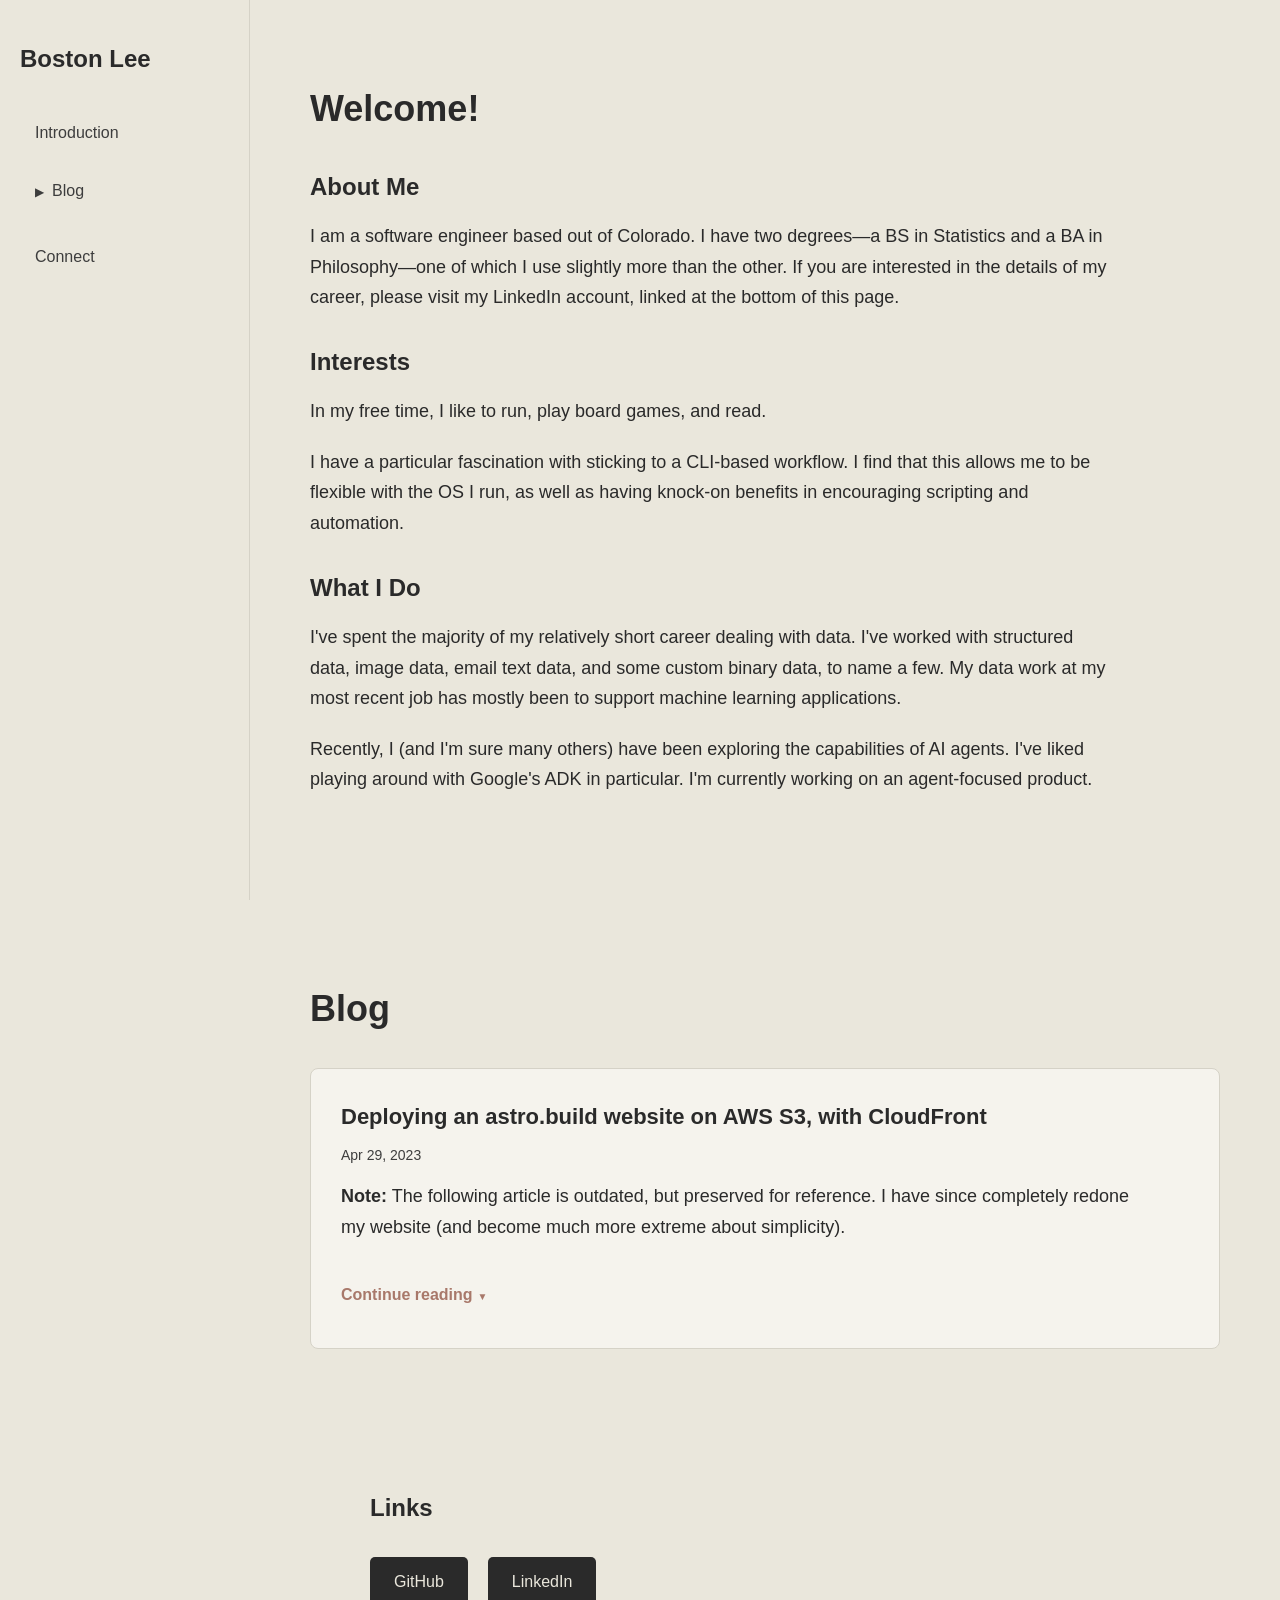
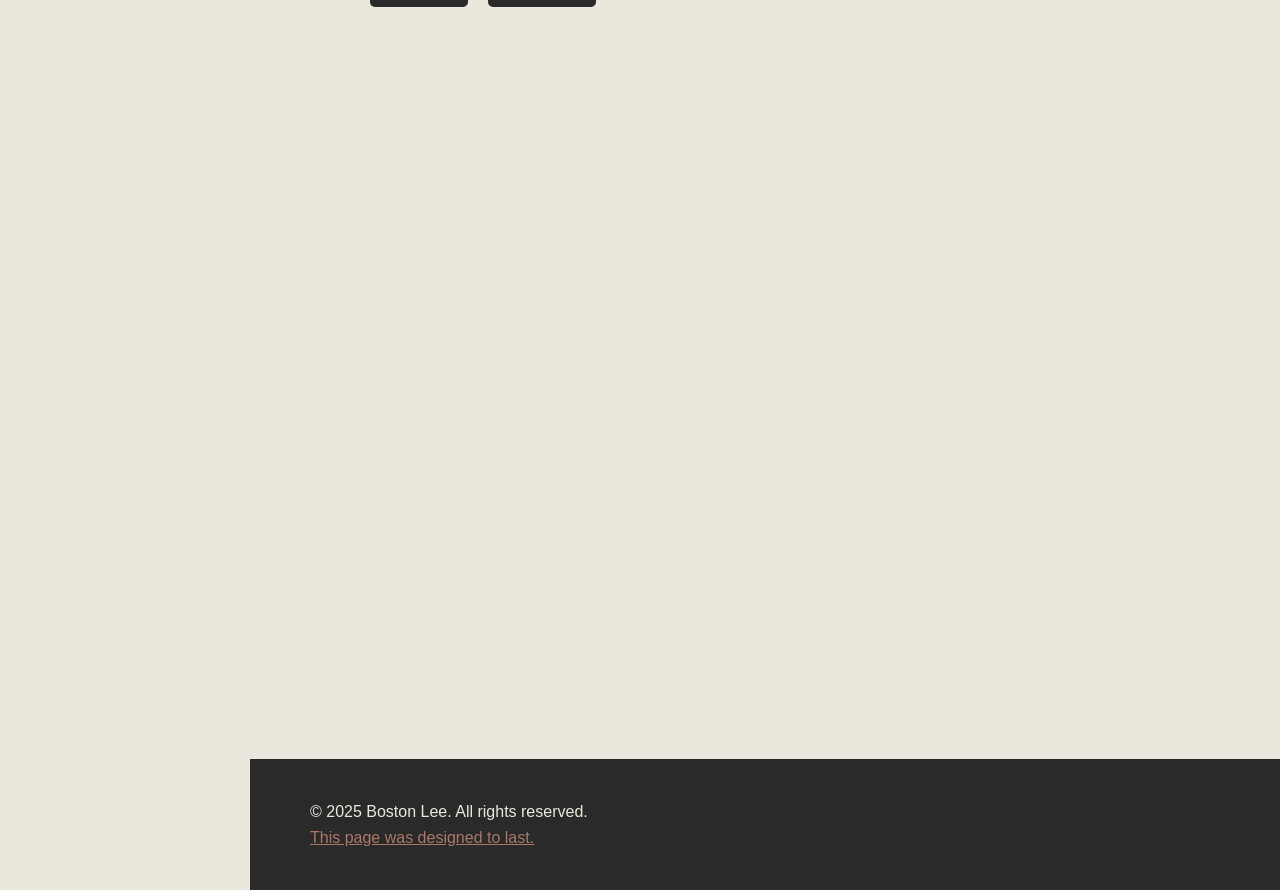
==== index.html @ 8dd8c04c "Updated site" ====
<!DOCTYPE html>
<html lang="en">

<head>
    <meta charset="UTF-8">
    <meta name="viewport" content="width=device-width, initial-scale=1.0">
    <title>Boston Lee</title>
    <style>
        * {
            margin: 0;
            padding: 0;
            box-sizing: border-box;
        }

        :root {
            /* Minimal Palette */
            --soft-white: #EAE7DC;
            --warm-white: #F5F3ED;
            --off-black: #2A2A2A;
            --charcoal: #3D3D3D;
            --muted-terracotta: #A8786A;
            --terracotta-dark: #8B6355;
            --soft-sage: #A4B0A0;
            --subtle-border: #D5D2C7;
        }

        html {
            scroll-behavior: smooth;
        }

        body {
            font-family: -apple-system, BlinkMacSystemFont, 'Segoe UI', Roboto, Oxygen, Ubuntu, Cantarell, sans-serif;
            line-height: 1.6;
            color: var(--off-black);
            background: var(--soft-white);
        }

        .container {
            display: flex;
            min-height: 100vh;
        }

        /* ===== SIDEBAR ===== */
        .sidebar {
            position: fixed;
            left: 0;
            top: 0;
            width: 250px;
            height: 100vh;
            background: var(--soft-white);
            padding: 40px 20px;
            overflow-y: auto;
            border-right: 1px solid var(--subtle-border);
        }

        .sidebar h1 {
            color: var(--off-black);
            margin-bottom: 30px;
            font-size: 24px;
            font-weight: 700;
        }

        .sidebar nav>a,
        .sidebar nav>details>summary {
            display: block;
            color: var(--charcoal);
            text-decoration: none;
            padding: 12px 15px;
            margin-bottom: 8px;
            border-radius: 5px;
            transition: all 0.3s;
            cursor: pointer;
        }

        .sidebar nav>a:hover,
        .sidebar nav>details>summary:hover {
            color: var(--off-black);
            background: var(--warm-white);
            padding-left: 20px;
        }

        .sidebar nav details {
            margin-bottom: 8px;
        }

        .sidebar nav details summary {
            list-style: none;
        }

        .sidebar nav details summary::-webkit-details-marker {
            display: none;
        }

        .sidebar nav details summary::before {
            content: '▶ ';
            display: inline-block;
            transition: transform 0.3s;
            font-size: 12px;
            margin-right: 8px;
        }

        .sidebar nav details[open] summary::before {
            transform: rotate(90deg);
        }

        .sidebar nav details .sub-links {
            padding-left: 15px;
            margin-top: 8px;
        }

        .sidebar nav details .sub-links a {
            display: block;
            color: var(--charcoal);
            text-decoration: none;
            padding: 8px 12px;
            margin-bottom: 4px;
            border-radius: 5px;
            font-size: 14px;
            transition: all 0.3s;
        }

        .sidebar nav details .sub-links a:hover {
            background: var(--warm-white);
            color: var(--off-black);
            padding-left: 16px;
        }

        /* ===== MAIN CONTENT ===== */
        .content {
            margin-left: 250px;
            flex: 1;
        }

        .section {
            min-height: 100vh;
            padding: 80px 60px;
            background: var(--soft-white);
        }

        .section h2 {
            font-size: 36px;
            margin-bottom: 30px;
            color: var(--off-black);
            font-weight: 700;
        }

        .section h3 {
            font-size: 24px;
            margin-top: 30px;
            margin-bottom: 15px;
            color: var(--off-black);
            font-weight: 600;
        }

        .section p {
            margin-bottom: 20px;
            font-size: 18px;
            max-width: 800px;
            line-height: 1.7;
        }

        /* ===== BLOG ARTICLES ===== */
        article {
            background: var(--warm-white);
            padding: 30px;
            margin-bottom: 30px;
            border-radius: 8px;
            border: 1px solid var(--subtle-border);
        }

        article h4 {
            font-size: 22px;
            margin-bottom: 10px;
            color: var(--off-black);
            font-weight: 600;
        }

        article time {
            color: var(--charcoal);
            font-size: 14px;
            margin-bottom: 15px;
            display: block;
        }

        article details {
            margin-top: 15px;
        }

        article details summary {
            cursor: pointer;
            color: var(--muted-terracotta);
            font-weight: 600;
            padding: 10px 0;
            list-style: none;
            user-select: none;
            margin-top: 10px;
        }

        article details summary::-webkit-details-marker {
            display: none;
        }

        article details summary::after {
            content: ' ▼';
            font-size: 10px;
            margin-left: 5px;
            display: inline-block;
            transition: transform 0.3s;
        }

        article details[open] summary::after {
            transform: rotate(180deg);
        }

        article details summary:hover {
            color: var(--terracotta-dark);
        }

        article details[open] summary {
            margin-bottom: 20px;
            padding: 15px;
            border-bottom: 1px solid var(--subtle-border);
            position: sticky;
            top: 0;
            background: var(--warm-white);
            z-index: 10;
            box-shadow: 0 2px 8px rgba(0, 0, 0, 0.06);
            margin-left: -30px;
            margin-right: -30px;
            margin-top: -30px;
            padding-left: 30px;
            padding-right: 30px;
            padding-top: 30px;
        }

        article details .full-content {
            animation: fadeIn 0.3s ease-in;
        }

        article .summary-text {
            margin-bottom: 30px;
        }

        article .summary-text p {
            margin-bottom: 0;
        }

        @keyframes fadeIn {
            from {
                opacity: 0;
                transform: translateY(-10px);
            }

            to {
                opacity: 1;
                transform: translateY(0);
            }
        }

        article .excerpt {
            color: var(--off-black);
            line-height: 1.7;
        }

        /* ===== SOCIAL LINKS ===== */
        .social-links {
            display: flex;
            gap: 20px;
            margin-top: 30px;
            flex-wrap: wrap;
        }

        .social-links a {
            display: inline-block;
            padding: 12px 24px;
            background: var(--off-black);
            color: var(--soft-white);
            text-decoration: none;
            border-radius: 5px;
            transition: background 0.3s;
            font-weight: 500;
        }

        .social-links a:hover {
            background: var(--charcoal);
        }

        /* ===== ADDRESS/CONTACT ===== */
        address {
            font-style: normal;
            margin-top: 20px;
        }

        address a {
            color: var(--muted-terracotta);
            text-decoration: none;
        }

        address a:hover {
            color: var(--terracotta-dark);
            text-decoration: underline;
        }

        /* ===== CODE BLOCKS ===== */
        blockquote {
            margin: 20px 0;
            padding: 15px 20px;
            padding-left: 40px;
            background: var(--warm-white);
            border-left: 4px solid var(--muted-terracotta);
        }

        blockquote p {
            margin-bottom: 10px;
        }

        blockquote p:last-child {
            margin-bottom: 0;
        }

        pre {
            margin: 20px 0;
            padding: 20px;
            background: var(--warm-white);
            border-left: 4px solid var(--soft-sage);
            border-radius: 4px;
            overflow-x: auto;
        }

        code {
            font-family: 'Courier New', Courier, monospace;
            font-size: 14px;
        }

        pre code {
            background: none;
            padding: 0;
        }

        p code,
        li code {
            background: var(--warm-white);
            padding: 2px 6px;
            border-radius: 3px;
            font-size: 0.9em;
        }

        /* ===== LISTS ===== */
        ol,
        ul {
            padding-left: 2em;
            margin-bottom: 20px;
        }

        li {
            margin-bottom: 8px;
        }

        /* ===== FOOTER ===== */
        .container {
            display: flex;
            flex-wrap: wrap;
            min-height: 100vh;
        }

        footer {
            flex-basis: 100%;
            margin-left: 250px;
            padding: 40px 60px;
            background: var(--off-black);
            color: var(--soft-white);
        }

        footer a {
            color: var(--muted-terracotta);
        }

        footer a:hover {
            color: var(--soft-white);
        }

        /* ===== BACK TO TOP BUTTON ===== */
        .back-to-top {
            display: none;
        }

        @media (max-width: 600px) {
            .back-to-top {
                display: block;
                position: fixed;
                bottom: 20px;
                right: 20px;
                width: 50px;
                height: 50px;
                background: var(--off-black);
                color: var(--soft-white);
                text-decoration: none;
                border-radius: 50%;
                box-shadow: 0 4px 12px rgba(0, 0, 0, 0.3);
                display: flex;
                align-items: center;
                justify-content: center;
                font-size: 24px;
                line-height: 1;
                z-index: 999;
                transition: background 0.3s;
            }

            .back-to-top:hover {
                background: var(--charcoal);
            }
        }

        /* ===== RESPONSIVE ===== */
        @media (max-width: 768px) {
            .sidebar {
                width: 200px;
            }

            .content {
                margin-left: 200px;
            }

            .section {
                padding: 40px 30px;
            }

            footer {
                margin-left: 200px;
            }
        }

        @media (max-width: 600px) {
            .container {
                flex-direction: column;
            }

            .sidebar {
                position: relative;
                width: 100%;
                height: auto;
                border-right: none;
                border-bottom: 1px solid var(--subtle-border);
            }

            .content {
                margin-left: 0;
            }

            .section {
                padding: 30px 20px;
            }

            .section h2 {
                font-size: 28px;
            }

            .section h3 {
                font-size: 20px;
            }

            .section p {
                font-size: 16px;
                max-width: 100%;
            }

            article {
                padding: 20px;
                margin-bottom: 20px;
            }

            article h4 {
                font-size: 18px;
            }

            .social-links {
                gap: 15px;
            }

            footer {
                margin-left: 0;
                padding: 30px 20px;
            }
        }
    </style>
</head>

<body>
    <div class="container">
        <aside class="sidebar" id="top">
            <h1>Boston Lee</h1>
            <nav>
                <a href="#intro">Introduction</a>
                <details>
                    <summary>Blog</summary>
                    <div class="sub-links">
                        <a href="#blog">All Posts</a>
                        <a href="#20230429000000-blog">Website using Astro on AWS S3</a>
                    </div>
                </details>
                <a href="#links">Connect</a>
            </nav>
        </aside>
        <main class="content">
            <section id="intro" class="section">
                <h2>Welcome!</h2>
                <p></p>

                <h3>About Me</h3>
                <p>I am a software engineer based out of Colorado.
                   I have two degrees—a BS in Statistics and a BA in Philosophy—one of which I use slightly more than
                   the other.
                   If you are interested in the details of my career, please visit my LinkedIn account,
                   linked at the bottom of this page.
                </p>

                <h3>Interests</h3>

                <p>In my free time, I like to run, play board games, and read.</p>
                <p>I have a particular fascination with sticking to a CLI-based workflow.
                   I find that this allows me to be flexible with the OS I run,
                   as well as having knock-on benefits in encouraging scripting and automation.
                </p>

                <h3>What I Do</h3>

                <p>I've spent the majority of my relatively short career dealing with data.
                   I've worked with structured data, image data, email text data, and some custom binary data,
                   to name a few.
                   My data work at my most recent job has mostly been to support machine learning applications.
                </p>
                <p>Recently, I (and I'm sure many others) have been exploring the capabilities of AI agents.
                   I've liked playing around with Google's ADK in particular.
                   I'm currently working on an agent-focused product.
                </p>
            </section>

            <section id="blog" class="section">
                <h2>Blog</h2>

                <article id="20230429000000-blog">
                    <h4>Deploying an astro.build website on AWS S3, with CloudFront</h4>
                    <time datetime="2023-04-29">Apr 29, 2023</time>
                    <div class="summary-text">
                        <p><strong>Note:</strong> The following article is outdated, but preserved for reference.
                           I have since completely redone my website (and become much more extreme about simplicity).</p>
                    </div>
                    <details>
                        <summary>Continue reading</summary>
                        <div class="full-content">
                            <p>It is only fitting that the first post on this blog would be about the construction of this
                            website.</p>
                            <p>The soft requirements for this website were as follows:</p>
                            <ol>
                                <li>Have an easy-to-use static static site generator</li>
                                <li>Have the website be as cheap as reasonably possible, while still hosted in the
                                    cloud.</li>
                                <li>Use Terraform for deployment. I wanted practice with Terraform, and enjoy the
                                    paradigm of infrastructure-as-code.</li>
                            </ol>

                            <p>After playing around with Astro, Hugo, and Pelican, I found Astro to have the best
                                balance of ease-of-use and community support. So that was point (1) covered.</p>

                            <p>As far as point (2), I knew that it was possible, at least in theory, to deploy a website
                                on AWS S3. If that was possible, it would almost certainly be cheaper than most other
                                site hosting options, but would require a solely static site. This restriction suited me
                                fine. I don't ever see moving beyond a simple static site.</p>

                            <p>For point (3), obviously AWS has extensive Terraform integration. That all set, I
                                underwent a journey of trying to find the best way to use S3 to host a static site.</p>

                            <h3>Prerequisites</h3>
                            <p>Throughout this process, I had a DNS record from my domain provider that redirected all
                                requests from <code>bostonlee.com</code> to <code>www.bostonlee.com</code>.</p>

                            <p><strong>The Terraform version at the time of writing is <code>4.65.0</code>.</strong> I
                                note this because I read a few blogs on this topic, and ended up having to resort to
                                reading documentation, because all of the Terraform resources had changed.</p>

                            <h3>Stage 1: S3 Static site support</h3>
                            <p>S3 has the ability to host a static site directly, through <a
                                    href="https://docs.aws.amazon.com/AmazonS3/latest/userguide/WebsiteEndpoints.html">S3
                                    website endpoints</a>. This lets you put your website files into a bucket, and then
                                have those files hosted at a designated endpoint.</p>

                            <p>The terraform data source for this resource is <a
                                    href="https://registry.terraform.io/providers/hashicorp/aws/latest/docs/resources/s3_bucket_website_configuration">here</a>.
                                This requires you to make the bucket publicly accessible, which requires a bucket
                                policy. The Terraform documentation for this resource is <a
                                    href="https://registry.terraform.io/providers/hashicorp/aws/latest/docs/data-sources/iam_policy_document">here</a>.
                            </p>

                            <p>From there, I simply had to add a CNAME record pointing from
                                <code>www.bostonlee.com</code> to the website endpoint given by S3.
                            </p>

                            <p>My domain provider for some reason would not route traffic correctly unless the bucket
                                name started with "www", so the S3 website endpoint looked like
                                <code>http://www.bostonlee.com.s3-website.us-east-1.amazonaws.com</code> instead of
                                <code>http://bostonlee.com.s3-website.us-east-1.amazonaws.com</code>. That is, I had to
                                name the bucket <code>www.bostonlee.com</code>.
                            </p>

                            <p>This approach worked! I was able to successfully access my website. However, I
                                underestimated the importance of HTTPS to website perception. Astute readers (or readers
                                whose eyes are drawn to color) probably noticed the large red box on the bottom of the
                                S3 website endpoint documentation. An excerpt:</p>

                            <blockquote>
                                <p>Amazon S3 website endpoints do not support HTTPS or access points. If you want to use
                                    HTTPS, you can use Amazon CloudFront to serve a static website hosted on Amazon S3.
                                </p>
                            </blockquote>

                            <p>When I showed my rough-draft website to friends and family, the first comment from
                                everyone was about the lack of secured connection. Long gone are the days when I would
                                have to chastise relatives about getting HTTPS Everywhere. Now I was the one getting a
                                look for not having a secure connection. And, fair enough. When everyone's browser gives
                                them explicit warning about an insecure connection, it is probably not a great idea to
                                simply use a service with no support for secure connection and move on.</p>

                            <p>Luckily, the AWS documentation provided a specific solution: Serve the website on
                                CloudFront.</p>

                            <h3>Stage 2: CloudFront serving a website from an S3 bucket</h3>
                            <p>This was quite a complicated process. I admit, I don't fully understand all of the
                                possible arguments for a CloudFront distribution resource. However, I will do my best to
                                lay out the pieces of infrastructure that make up the website.</p>

                            <p>I set up my Terraform to use an S3 bucket (manually-managed) as a backend:</p>

                            <pre><code>terraform {
  required_providers {
    aws = {
      version = "&gt;= 2.7.0"
      source  = "hashicorp/aws"
    }
  }
  backend "s3" {
    bucket = "bostonlee.com-terraform"
    key    = "terraform.tfstate"
    region = "us-east-1"
  }
}</code></pre>

                            <p>Then, I created some variables that I could use to abstract my domain name out of the
                                components:</p>

                            <pre><code>variable "domain_name" {
  default = "bostonlee.com"
  type    = string
}

variable "bucket_name" {
  default = "www.bostonlee.com"
  type    = string
}</code></pre>

                            <p>I then used those variables to set up an S3 bucket:</p>

                            <pre><code>resource "aws_s3_bucket" "website_bucket" {
  bucket = var.bucket_name
}

resource "aws_s3_bucket_public_access_block" "block_public_access" {
  bucket = aws_s3_bucket.website_bucket.id

  block_public_acls       = true
  block_public_policy     = true
  ignore_public_acls      = true
  restrict_public_buckets = true
}

resource "aws_s3_bucket_policy" "access_control" {
  bucket = aws_s3_bucket.website_bucket.id
  policy = data.aws_iam_policy_document.access_control.json
}

data "aws_iam_policy_document" "access_control" {
  statement {
    actions = ["s3:GetObject"]

    resources = ["${aws_s3_bucket.website_bucket.arn}/*"]

    principals {
      type        = "Service"
      identifiers = ["cloudfront.amazonaws.com"]
    }
    condition {
      test     = "StringEquals"
      variable = "AWS:SourceArn"
      values   = [aws_cloudfront_distribution.s3_distribution.arn]
    }
  }
}</code></pre>

                            <p>Note that the bucket blocks public access, and only allows access from the
                                (yet-to-be-created) CloudFront distribution. Special thanks to <a
                                    href="https://advancedweb.hu/how-to-migrate-to-cloudfront-origin-access-control-from-origin-access-identity/">this
                                    blog</a> for the policy document configuration. The application order of the blocks
                                in this file is not straightforward. The bucket policy depends on the policy document,
                                which in turn depends on the CloudFront distribution. So, the CloudFront distribution
                                will be deployed before the policy is applied (unless I am wildly misunderstanding…).
                                However, I opted to keep all of the S3-related configuration in the same place.</p>

                            <p>Next up is a Cloudfront distribution that uses that S3 bucket. I had to play around with
                                the arguments for this, given that some of the arguments are required, but the
                                documentation does not give an easy answer for what to do in the simplest possible case.
                                The caching behavior, for instance, is simply copied from the Terraform example docs.
                                Seeing as I was hosting a minimal static site, I wanted the easiest possible solution.
                                Here is what I came up with:</p>

                            <pre><code>locals {
  s3_origin_id = "bolee_website_origin"
}

resource "aws_cloudfront_origin_access_control" "website_access_control" {
  name                              = "example"
  origin_access_control_origin_type = "s3"
  signing_behavior                  = "always"
  signing_protocol                  = "sigv4"
}

resource "aws_cloudfront_distribution" "s3_distribution" {
  origin {
    domain_name              = aws_s3_bucket.website_bucket.bucket_regional_domain_name
    origin_access_control_id = aws_cloudfront_origin_access_control.website_access_control.id
    origin_id                = local.s3_origin_id
  }

  enabled             = true
  is_ipv6_enabled     = true
  default_root_object = "index.html"

  aliases = ["www.${var.domain_name}"]

  default_cache_behavior {
    allowed_methods = ["GET", "HEAD", "OPTIONS"]
    cached_methods  = ["GET", "HEAD"]
    forwarded_values {
      query_string = false

      cookies {
        forward = "none"
      }
    }
    min_ttl                = 0
    default_ttl            = 3600
    max_ttl                = 86400
    viewer_protocol_policy = "redirect-to-https"
    target_origin_id       = local.s3_origin_id
    function_association {
      event_type   = "viewer-request"
      function_arn = aws_cloudfront_function.index_redirect.arn
    }
  }

  price_class = "PriceClass_100"

  restrictions {
    geo_restriction {
      restriction_type = "whitelist"
      locations        = ["US", "CA", "GB", "DE"]
    }
  }

  viewer_certificate {
    acm_certificate_arn = aws_acm_certificate.website_acm_certificate.id
    ssl_support_method  = "sni-only"
  }
}

resource "aws_cloudfront_function" "index_redirect" {
  name    = "index_redirect"
  runtime = "cloudfront-js-1.0"
  comment = "https://docs.astro.build/en/guides/deploy/aws/#cloudfront-functions-setup"
  publish = true
  code    = file("${path.module}/redirect_function.js")
}</code></pre>

                            <p>Let's break down the pieces of this. The components of the Cloudfront distribution are:
                            </p>

                            <ol>
                                <li>
                                    <p>A Cloudfront distribution, where the website will actually be served. This is
                                        relatively self-explanatory, though there is a lot of configuration that can be
                                        set. The part of the configuration that makes this distribution markedly
                                        different than hosting on S3 is the <code>viewer_certificate</code> block. This
                                        block allows the site to be secured (note the "redirect-to-https" argument as
                                        well). This requires a separate ACM certificate, which I created as follows:</p>

                                    <pre><code>resource "aws_acm_certificate" "website_acm_certificate" {
  domain_name       = "www.${var.domain_name}"
  validation_method = "EMAIL"
}

resource "aws_acm_certificate_validation" "website_certificate_validation" {
  certificate_arn = aws_acm_certificate.website_acm_certificate.arn
}</code></pre>

                                    <p>This allows for the creation of a certificate with email validation. I had an
                                        email address set as a <a
                                            href="https://www.namecheap.com/support/knowledgebase/article.aspx/310/2214/how-to-set-up-a-catchall-wildcard-email-address/">catchall
                                            on my domain provider (NameCheap)</a>. This allowed me to easily verify the
                                        certificate. Whenever the certificate must be recreated upon a
                                        <code>terraform apply</code>, the deployment process will wait for the ACM
                                        certificate to be verified. So, this method is not very prone to automation.
                                        However, it is convenient.
                                    </p>
                                </li>
                                <li>
                                    <p>Notice the CloudFront Function block. This has to do with a quirk in how Astro
                                        handles URLs. URLs in astro are represented as paths, such as
                                        <code>www.mydomain.com/blog/this-blog/</code>, but in reality those links need
                                        to get redirected "under the hood" to actual index documents, like
                                        <code>www.mydomain.com/blog/this-blog/index.html</code>. Because I was simply
                                        planning on deploying a pre-built static site to CloudFront, the astro server
                                        would not be doing this work for me. Luckily, the Astro docs provide a <a
                                            href="https://docs.astro.build/en/guides/deploy/aws/#cloudfront-functions-setup">nice
                                            guide</a> for making links work in CloudFront. The guide also mentions a
                                        couple of other AWS hosting methods, including S3 static sites (I wish I had
                                        looked in the Astro docs from the outset…). The recommended function looks as
                                        follows:
                                    </p>

                                    <pre><code>function handler(event) {
      var request = event.request;
      var uri = request.uri;

      // Check whether the URI is missing a file name.
      if (uri.endsWith('/')) {
              request.uri += 'index.html';
            } 
      // Check whether the URI is missing a file extension.
      else if (!uri.includes('.')) {
              request.uri += '/index.html';
            }

      return request;
}</code></pre>

                                    <p>I opted to simply include this function in the same directory as my Terraform
                                        files for the time being.</p>
                                </li>
                                <li>
                                    <p>There is also an <a
                                            href="https://aws.amazon.com/blogs/networking-and-content-delivery/amazon-cloudfront-introduces-origin-access-control-oac/">Origin
                                            Access Control</a> block, which helps secure the site further.</p>
                                </li>
                            </ol>

                            <p>Once all of that was in place, I simply had to run <code>terraform apply</code>, and
                                verify the certificate through my email.</p>

                            <p>Heading to the console, I could see the CloudFront distribution URL: <a
                                    href="https://d3oizcfhaagn9u.cloudfront.net">d3oizcfhaagn9u.cloudfront.net</a>. Sure
                                enough, this link is to my site.</p>

                            <p>The final piece of the puzzle was to add a CNAME record from the <code>www</code>
                                subdomain of my site to the CloudFront distribution (Here is a <a
                                    href="https://www.namecheap.com/support/knowledgebase/article.aspx/9646/2237/how-to-create-a-cname-record-for-your-domain/">tutorial
                                    from NameCheap</a> on the subject). As mentioned at the beginning of this article, I
                                set up DNS to redirect bare requests for <code>bostonlee.com</code> to
                                <code>www.bostonlee.com</code>. So, the CNAME record would still work for those typing
                                only <code>bostonlee.com</code> into their browser.
                            </p>

                            <p>And that is the current state of my website setup, as of the date of this article. If
                                things change a fair amount, I may write more about it and add an update here.</p>

                            <p>If you have any suggestions for me on this front, I would be more than happy to hear
                                them. I wish you luck if you want to try this out yourself!</p>
                        </div>
                    </details>
                </article>

                <section id="links" class="section">
                    <h3>Links</h3>
                    <div class="social-links">
                        <a href="https://github.com/BostonTLee" rel="noopener noreferrer">GitHub</a>
                        <a href="https://www.linkedin.com/in/boston-lee/" rel="noopener noreferrer">LinkedIn</a>
                    </div>
                </section>
        </main>

        <footer>
            <p>&copy; 2025 Boston Lee. All rights reserved.</p>
            <p><a href="https://jeffhuang.com/designed_to_last/">This page was designed to last.</a></p>
        </footer>

        <a href="#top" class="back-to-top" aria-label="Back to top">↑</a>
    </div>
</body>


</html>
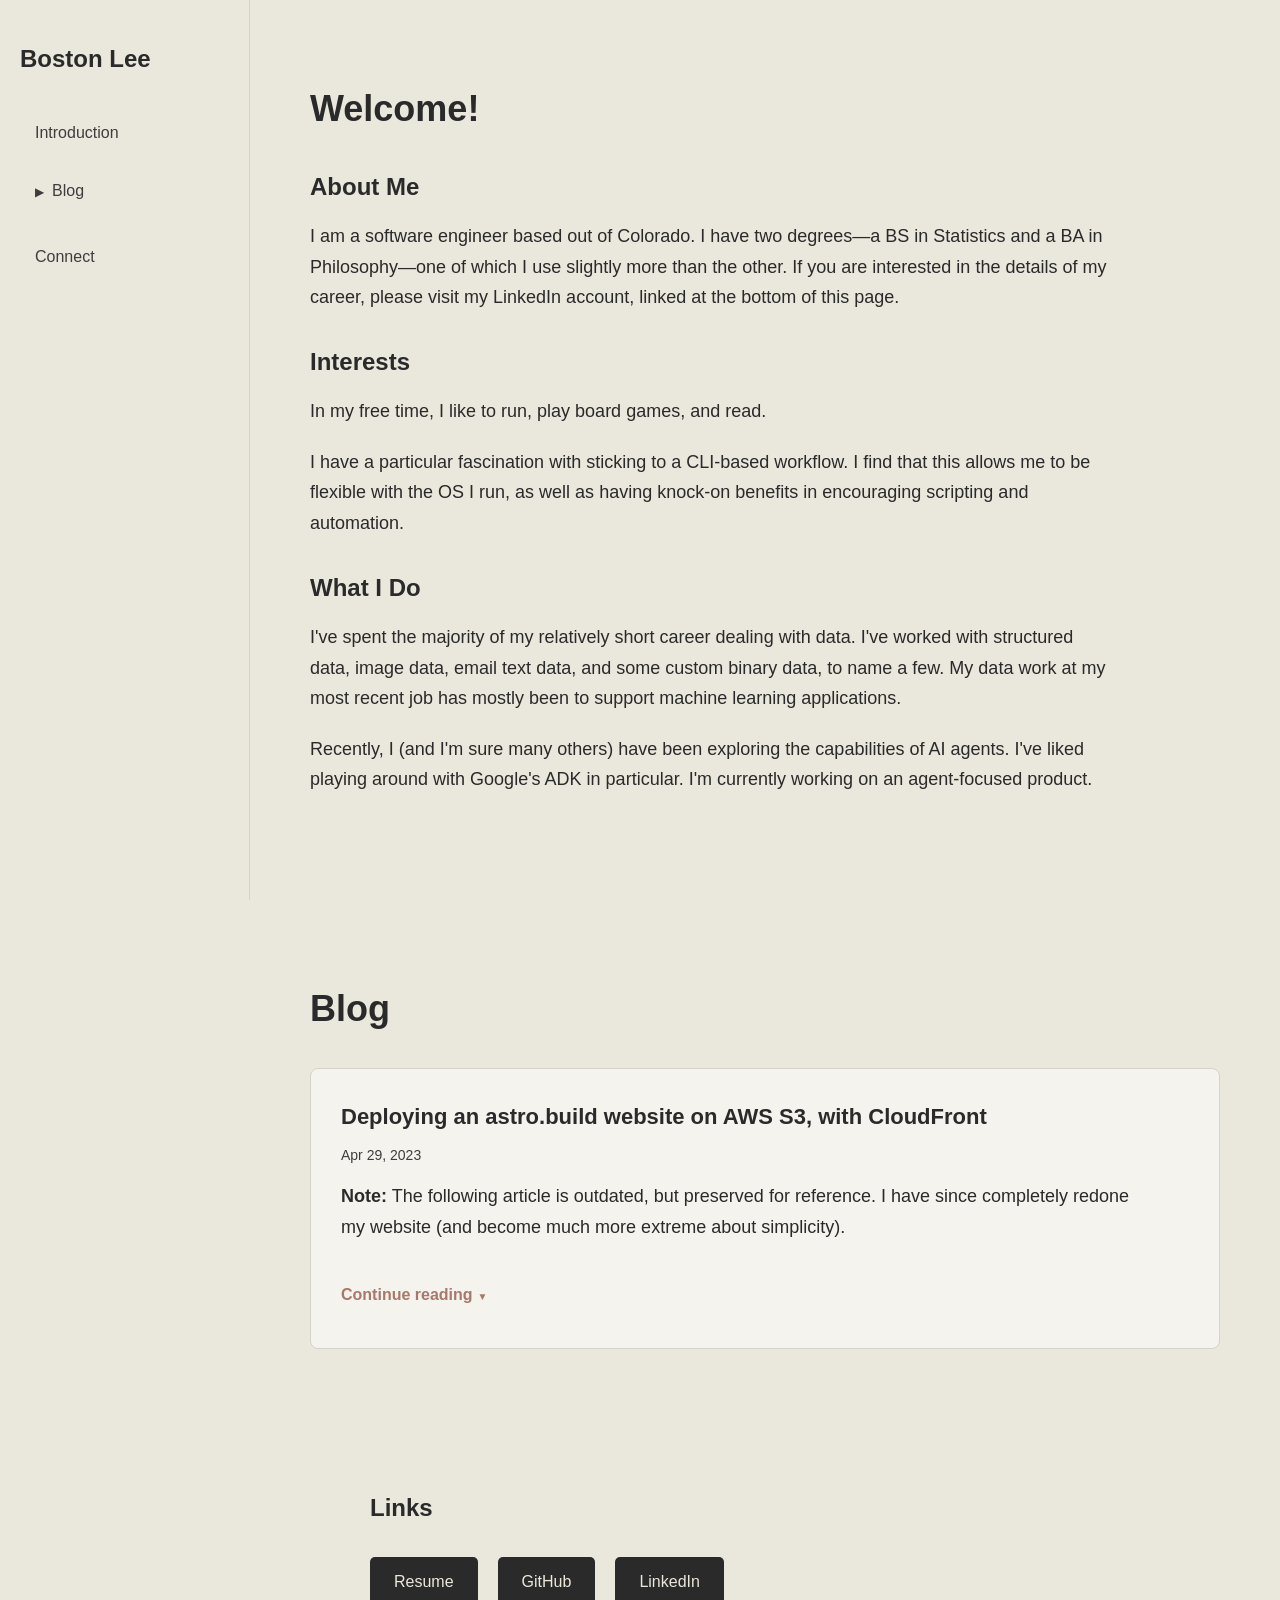
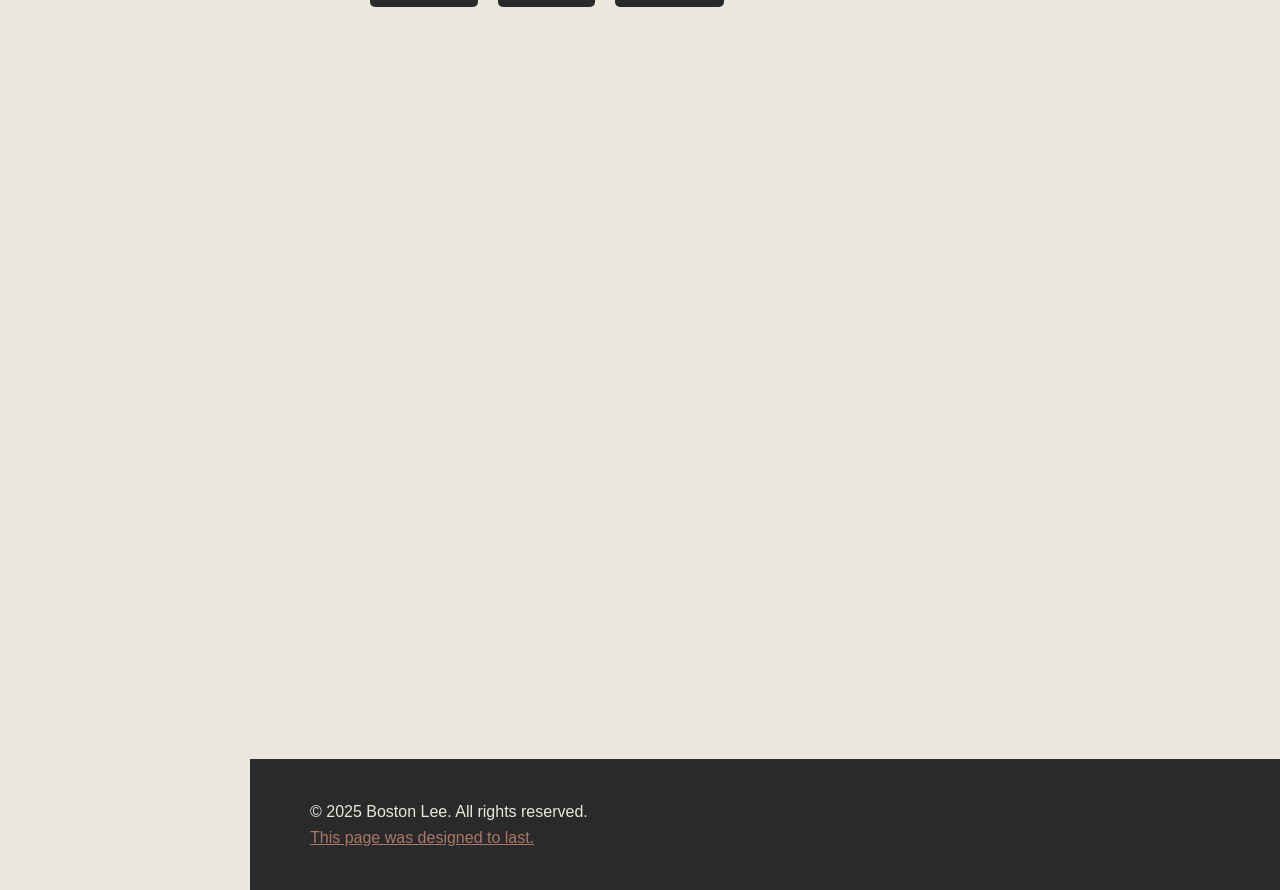
==== commit ea3be0f2: "Added resume link" ====
--- a/index.html
+++ b/index.html
@@ -26,6 +26,7 @@
 
         html {
             scroll-behavior: smooth;
+            overflow-x: hidden;
         }
 
         body {
@@ -33,11 +34,8 @@
             line-height: 1.6;
             color: var(--off-black);
             background: var(--soft-white);
-        }
-
-        .container {
-            display: flex;
-            min-height: 100vh;
+            /* Guard against minor horizontal overflow on mobile (code blocks still scroll internally) */
+            overflow-x: hidden;
         }
 
         /* ===== SIDEBAR ===== */
@@ -128,7 +126,9 @@
         /* ===== MAIN CONTENT ===== */
         .content {
             margin-left: 250px;
-            flex: 1;
+            width: calc(100% - 250px);
+            /* Helps prevent long, unbroken content from expanding the page width */
+            min-width: 0;
         }
 
         .section {
@@ -161,11 +161,14 @@
 
         /* ===== BLOG ARTICLES ===== */
         article {
+            --article-padding: 30px;
             background: var(--warm-white);
-            padding: 30px;
+            padding: var(--article-padding);
             margin-bottom: 30px;
             border-radius: 8px;
             border: 1px solid var(--subtle-border);
+            /* Ensures the sticky <summary> "full-bleed" effect can't create page-wide overflow */
+            overflow-x: hidden;
         }
 
         article h4 {
@@ -187,6 +190,8 @@
         }
 
         article details summary {
+            display: block;
+            max-width: 100%;
             cursor: pointer;
             color: var(--muted-terracotta);
             font-weight: 600;
@@ -225,12 +230,13 @@
             background: var(--warm-white);
             z-index: 10;
             box-shadow: 0 2px 8px rgba(0, 0, 0, 0.06);
-            margin-left: -30px;
-            margin-right: -30px;
-            margin-top: -30px;
-            padding-left: 30px;
-            padding-right: 30px;
-            padding-top: 30px;
+            /* "Full-bleed" sticky header that stays within the article's border on all screen sizes */
+            margin-left: calc(-1 * var(--article-padding));
+            margin-right: calc(-1 * var(--article-padding));
+            margin-top: calc(-1 * var(--article-padding));
+            padding-left: var(--article-padding);
+            padding-right: var(--article-padding);
+            padding-top: var(--article-padding);
         }
 
         article details .full-content {
@@ -324,6 +330,7 @@
             background: var(--warm-white);
             border-left: 4px solid var(--soft-sage);
             border-radius: 4px;
+            max-width: 100%;
             overflow-x: auto;
         }
 
@@ -343,6 +350,9 @@
             padding: 2px 6px;
             border-radius: 3px;
             font-size: 0.9em;
+            /* Allow long URLs/paths in inline <code> to wrap on mobile */
+            overflow-wrap: anywhere;
+            word-break: break-word;
         }
 
         /* ===== LISTS ===== */
@@ -358,14 +368,12 @@
 
         /* ===== FOOTER ===== */
         .container {
-            display: flex;
-            flex-wrap: wrap;
             min-height: 100vh;
         }
 
         footer {
-            flex-basis: 100%;
             margin-left: 250px;
+            width: calc(100% - 250px);
             padding: 40px 60px;
             background: var(--off-black);
             color: var(--soft-white);
@@ -419,6 +427,7 @@
 
             .content {
                 margin-left: 200px;
+                width: calc(100% - 200px);
             }
 
             .section {
@@ -427,14 +436,11 @@
 
             footer {
                 margin-left: 200px;
+                width: calc(100% - 200px);
             }
         }
 
         @media (max-width: 600px) {
-            .container {
-                flex-direction: column;
-            }
-
             .sidebar {
                 position: relative;
                 width: 100%;
@@ -445,6 +451,7 @@
 
             .content {
                 margin-left: 0;
+                width: 100%;
             }
 
             .section {
@@ -465,7 +472,8 @@
             }
 
             article {
-                padding: 20px;
+                --article-padding: 20px;
+                padding: var(--article-padding);
                 margin-bottom: 20px;
             }
 
@@ -479,6 +487,7 @@
 
             footer {
                 margin-left: 0;
+                width: 100%;
                 padding: 30px 20px;
             }
         }
@@ -876,14 +885,15 @@
                     </details>
                 </article>
 
-                <section id="links" class="section">
-                    <h3>Links</h3>
-                    <div class="social-links">
-                        <a href="https://github.com/BostonTLee" rel="noopener noreferrer">GitHub</a>
-                        <a href="https://www.linkedin.com/in/boston-lee/" rel="noopener noreferrer">LinkedIn</a>
-                    </div>
-                </section>
-        </main>
+	                <section id="links" class="section">
+	                    <h3>Links</h3>
+	                    <div class="social-links">
+	                        <a href="https://files.bostonlee.com/resume.pdf" target="_blank" rel="noopener noreferrer">Resume</a>
+	                        <a href="https://github.com/BostonTLee" rel="noopener noreferrer">GitHub</a>
+	                        <a href="https://www.linkedin.com/in/boston-lee/" rel="noopener noreferrer">LinkedIn</a>
+	                    </div>
+	                </section>
+	        </main>
 
         <footer>
             <p>&copy; 2025 Boston Lee. All rights reserved.</p>
@@ -895,4 +905,4 @@
 </body>
 
 
-</html>+</html>
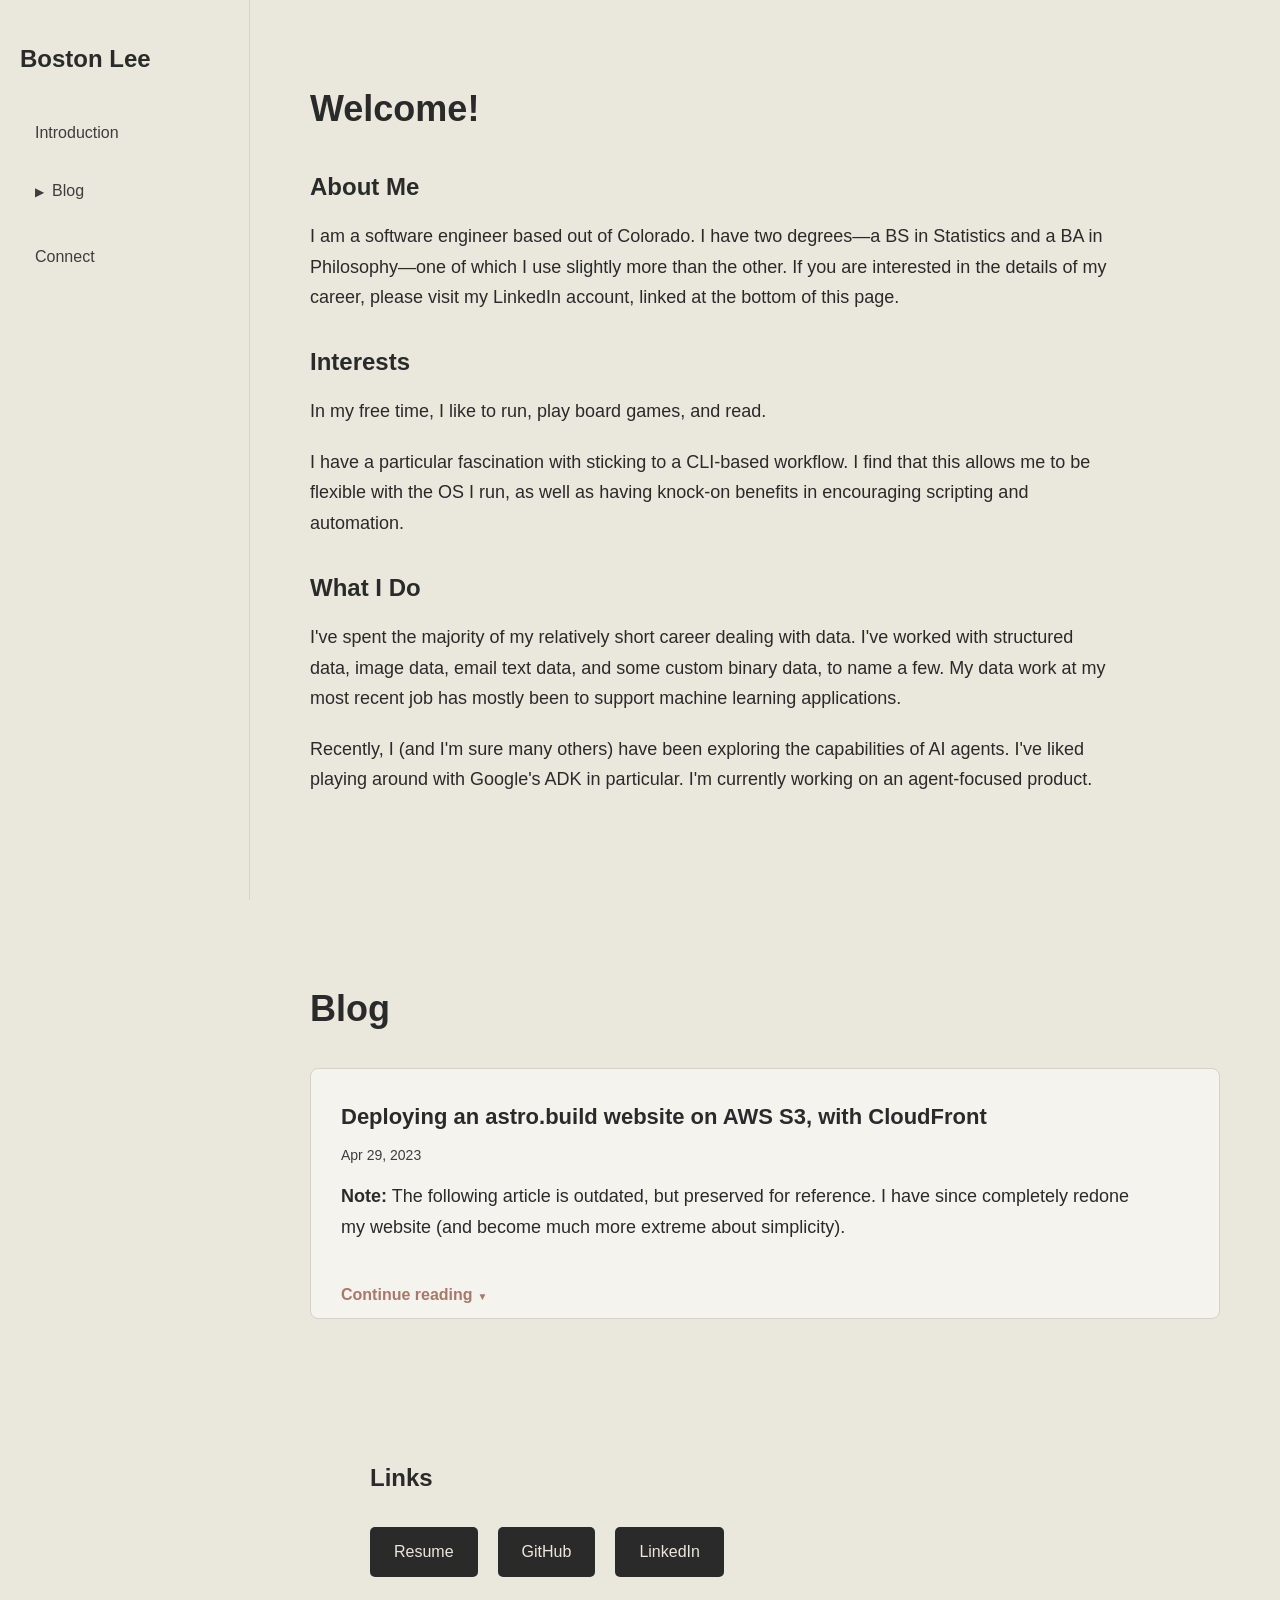
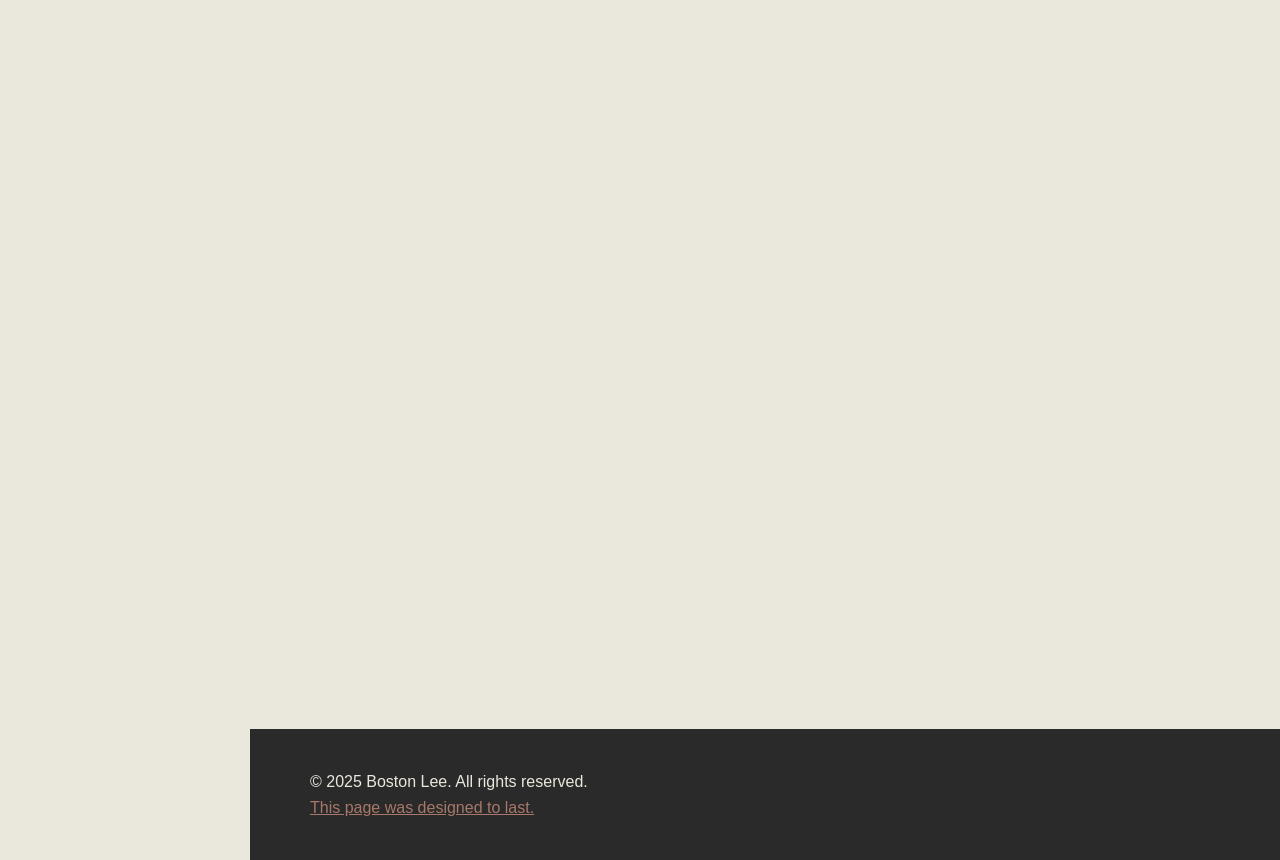
==== commit bc12465e: "Fixed sticky article dropdowns" ====
--- a/index.html
+++ b/index.html
@@ -26,7 +26,6 @@
 
         html {
             scroll-behavior: smooth;
-            overflow-x: hidden;
         }
 
         body {
@@ -34,8 +33,6 @@
             line-height: 1.6;
             color: var(--off-black);
             background: var(--soft-white);
-            /* Guard against minor horizontal overflow on mobile (code blocks still scroll internally) */
-            overflow-x: hidden;
         }
 
         /* ===== SIDEBAR ===== */
@@ -163,12 +160,10 @@
         article {
             --article-padding: 30px;
             background: var(--warm-white);
-            padding: var(--article-padding);
             margin-bottom: 30px;
             border-radius: 8px;
             border: 1px solid var(--subtle-border);
-            /* Ensures the sticky <summary> "full-bleed" effect can't create page-wide overflow */
-            overflow-x: hidden;
+            padding: 0;
         }
 
         article h4 {
@@ -176,6 +171,7 @@
             margin-bottom: 10px;
             color: var(--off-black);
             font-weight: 600;
+            padding: var(--article-padding) var(--article-padding) 0;
         }
 
         article time {
@@ -183,6 +179,7 @@
             font-size: 14px;
             margin-bottom: 15px;
             display: block;
+            padding: 0 var(--article-padding);
         }
 
         article details {
@@ -191,11 +188,12 @@
 
         article details summary {
             display: block;
+            width: 100%;
             max-width: 100%;
             cursor: pointer;
             color: var(--muted-terracotta);
             font-weight: 600;
-            padding: 10px 0;
+            padding: 10px var(--article-padding);
             list-style: none;
             user-select: none;
             margin-top: 10px;
@@ -222,29 +220,25 @@
         }
 
         article details[open] summary {
+            margin-top: 0;
             margin-bottom: 20px;
-            padding: 15px;
+            padding: var(--article-padding) var(--article-padding) 15px;
             border-bottom: 1px solid var(--subtle-border);
             position: sticky;
             top: 0;
             background: var(--warm-white);
             z-index: 10;
             box-shadow: 0 2px 8px rgba(0, 0, 0, 0.06);
-            /* "Full-bleed" sticky header that stays within the article's border on all screen sizes */
-            margin-left: calc(-1 * var(--article-padding));
-            margin-right: calc(-1 * var(--article-padding));
-            margin-top: calc(-1 * var(--article-padding));
-            padding-left: var(--article-padding);
-            padding-right: var(--article-padding);
-            padding-top: var(--article-padding);
         }
 
         article details .full-content {
             animation: fadeIn 0.3s ease-in;
+            padding: 0 var(--article-padding) var(--article-padding);
         }
 
         article .summary-text {
             margin-bottom: 30px;
+            padding: 0 var(--article-padding);
         }
 
         article .summary-text p {
@@ -473,7 +467,6 @@
 
             article {
                 --article-padding: 20px;
-                padding: var(--article-padding);
                 margin-bottom: 20px;
             }
 
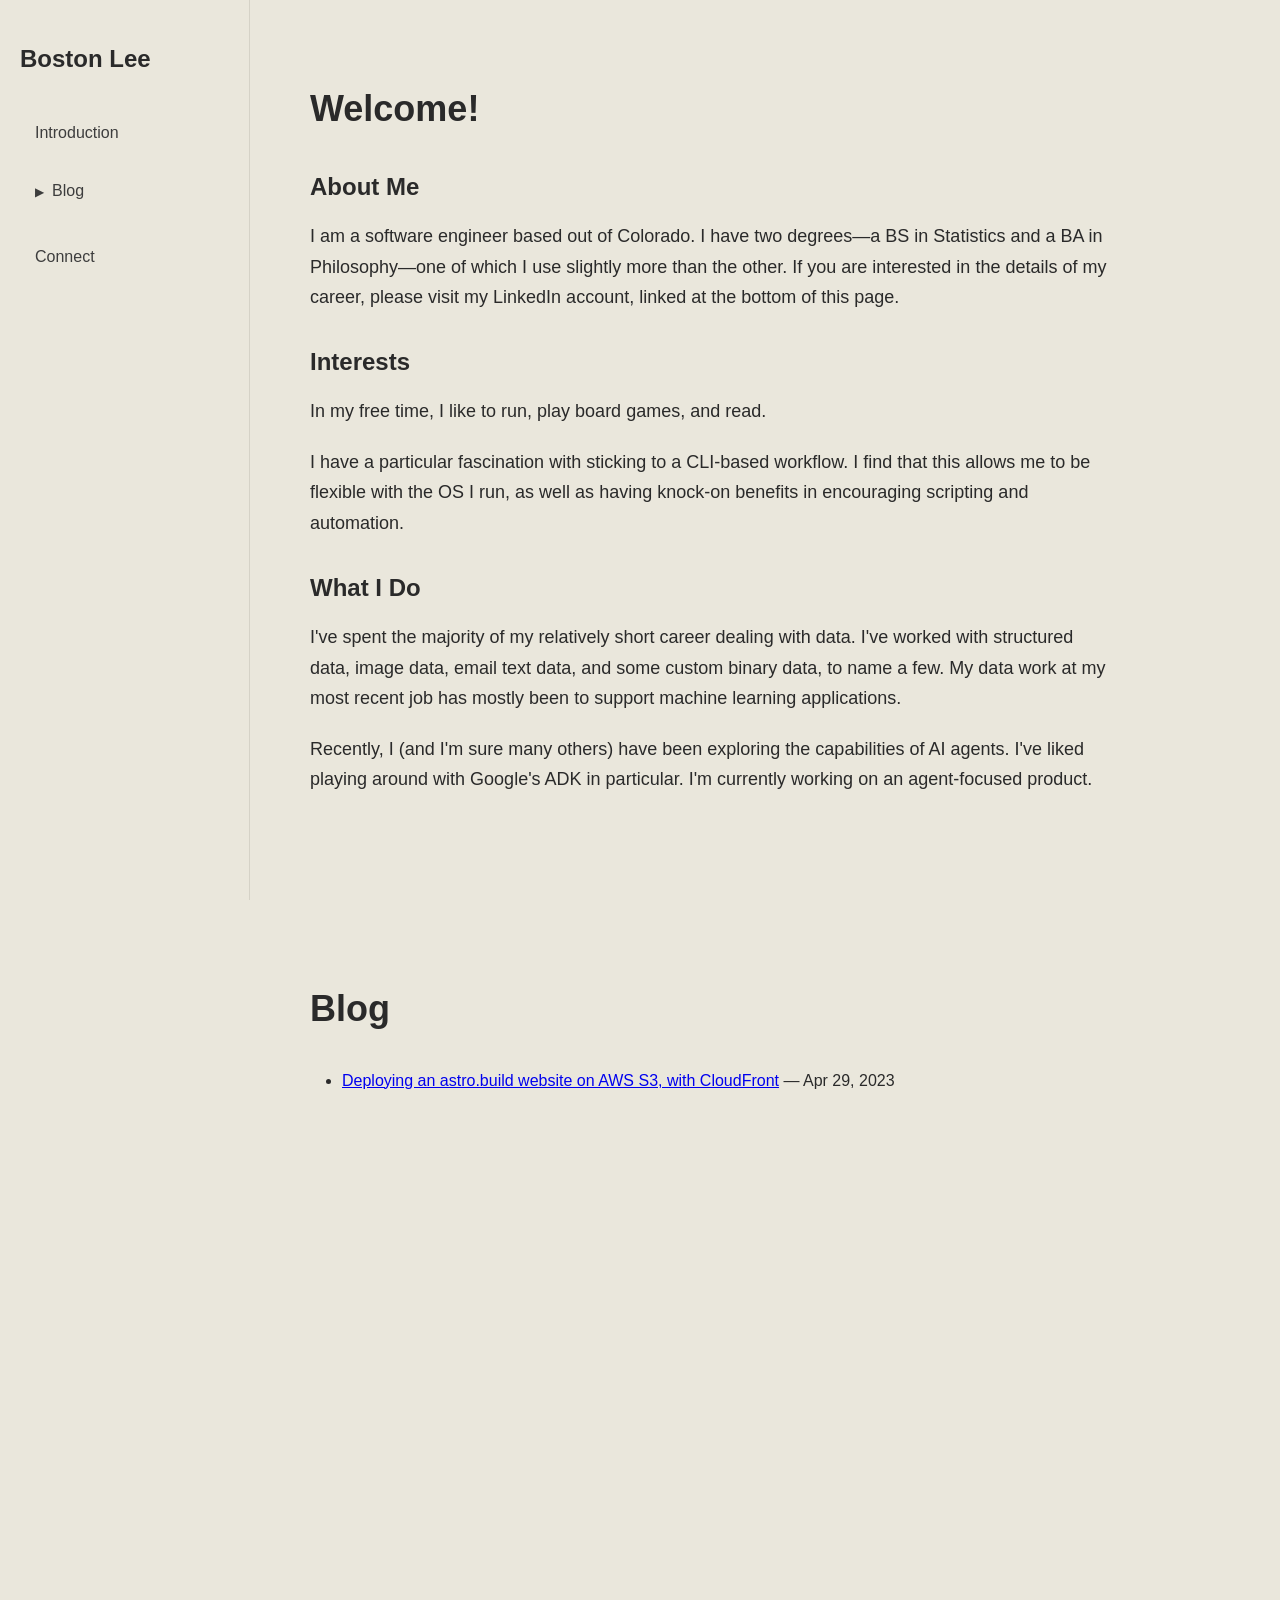
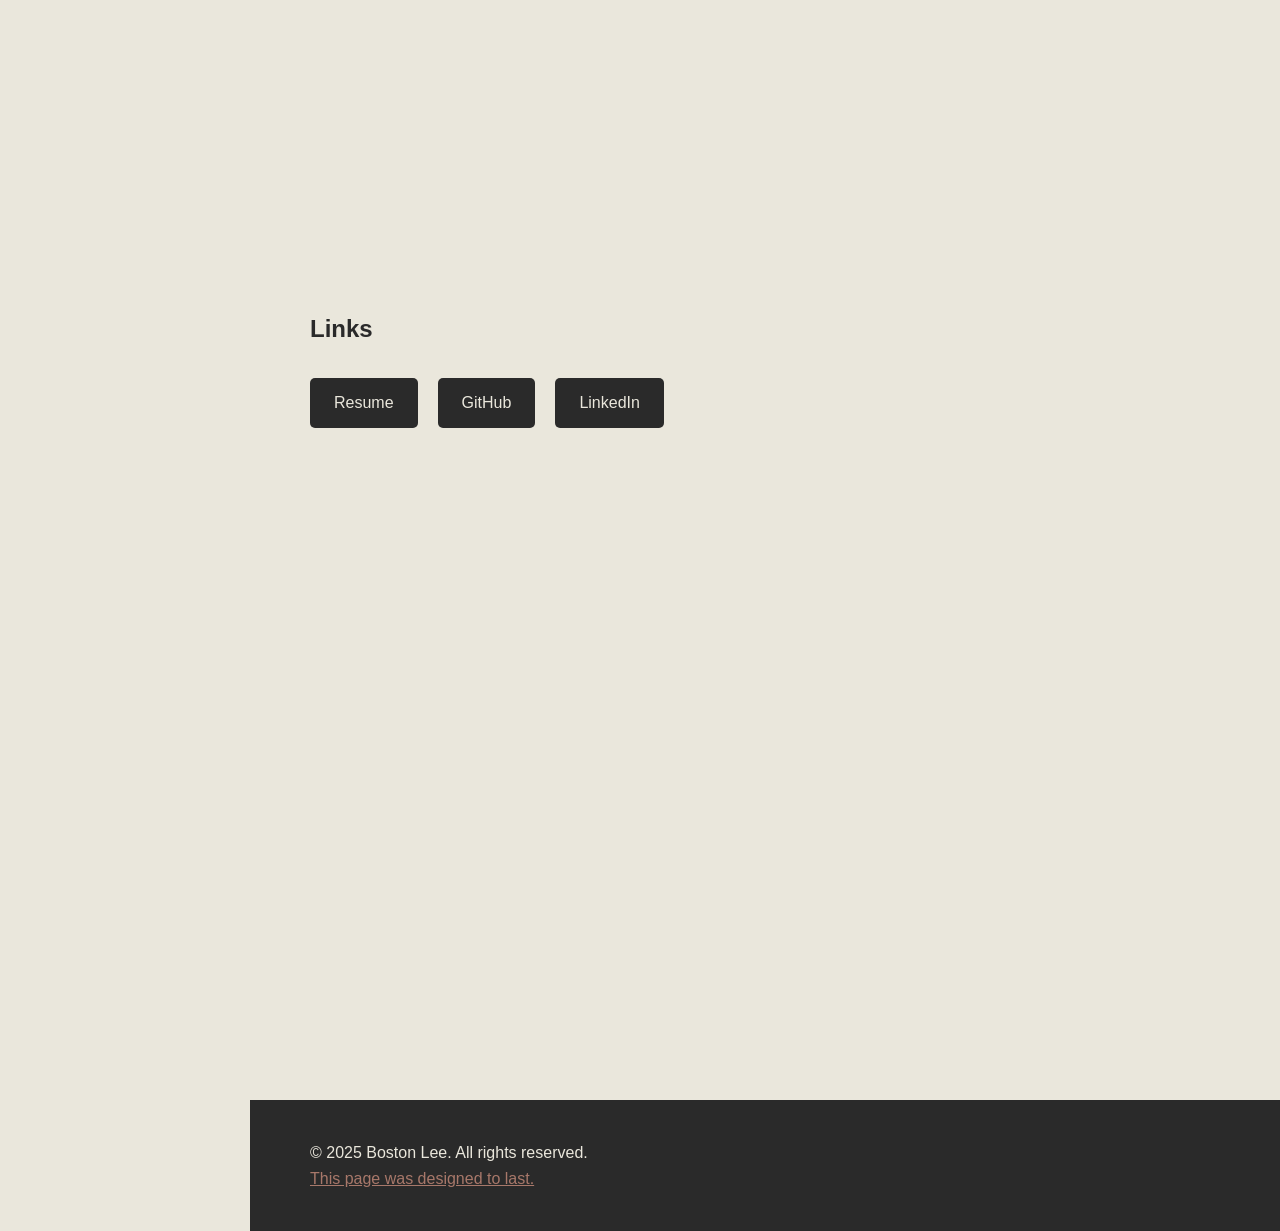
==== commit 55c64249: "Extracted blog to separate file" ====
--- a/index.html
+++ b/index.html
@@ -1,11 +1,11 @@
 <!DOCTYPE html>
+
 <html lang="en">
-
 <head>
-    <meta charset="UTF-8">
-    <meta name="viewport" content="width=device-width, initial-scale=1.0">
-    <title>Boston Lee</title>
-    <style>
+<meta charset="utf-8"/>
+<meta content="width=device-width, initial-scale=1.0" name="viewport"/>
+<title>Boston Lee</title>
+<style>
         * {
             margin: 0;
             padding: 0;
@@ -486,416 +486,63 @@
         }
     </style>
 </head>
-
 <body>
-    <div class="container">
-        <aside class="sidebar" id="top">
-            <h1>Boston Lee</h1>
-            <nav>
-                <a href="#intro">Introduction</a>
-                <details>
-                    <summary>Blog</summary>
-                    <div class="sub-links">
-                        <a href="#blog">All Posts</a>
-                        <a href="#20230429000000-blog">Website using Astro on AWS S3</a>
-                    </div>
-                </details>
-                <a href="#links">Connect</a>
-            </nav>
-        </aside>
-        <main class="content">
-            <section id="intro" class="section">
-                <h2>Welcome!</h2>
-                <p></p>
-
-                <h3>About Me</h3>
-                <p>I am a software engineer based out of Colorado.
+<div class="container">
+<aside class="sidebar" id="top">
+<h1>Boston Lee</h1>
+<nav>
+<a href="#intro">Introduction</a>
+<details>
+<summary>Blog</summary>
+<div class="sub-links">
+<a href="#blog">All Posts</a>
+<a href="blog/20230429_deploying_an_astro_build_website_on_aws_s3_with_cloudfront.html">Website using Astro on AWS S3</a>
+</div>
+</details>
+<a href="#links">Connect</a>
+</nav>
+</aside>
+<main class="content">
+<section class="section" id="intro">
+<h2>Welcome!</h2>
+<p></p>
+<h3>About Me</h3>
+<p>I am a software engineer based out of Colorado.
                    I have two degrees—a BS in Statistics and a BA in Philosophy—one of which I use slightly more than
                    the other.
                    If you are interested in the details of my career, please visit my LinkedIn account,
                    linked at the bottom of this page.
                 </p>
-
-                <h3>Interests</h3>
-
-                <p>In my free time, I like to run, play board games, and read.</p>
-                <p>I have a particular fascination with sticking to a CLI-based workflow.
+<h3>Interests</h3>
+<p>In my free time, I like to run, play board games, and read.</p>
+<p>I have a particular fascination with sticking to a CLI-based workflow.
                    I find that this allows me to be flexible with the OS I run,
                    as well as having knock-on benefits in encouraging scripting and automation.
                 </p>
-
-                <h3>What I Do</h3>
-
-                <p>I've spent the majority of my relatively short career dealing with data.
+<h3>What I Do</h3>
+<p>I've spent the majority of my relatively short career dealing with data.
                    I've worked with structured data, image data, email text data, and some custom binary data,
                    to name a few.
                    My data work at my most recent job has mostly been to support machine learning applications.
                 </p>
-                <p>Recently, I (and I'm sure many others) have been exploring the capabilities of AI agents.
+<p>Recently, I (and I'm sure many others) have been exploring the capabilities of AI agents.
                    I've liked playing around with Google's ADK in particular.
                    I'm currently working on an agent-focused product.
                 </p>
-            </section>
-
-            <section id="blog" class="section">
-                <h2>Blog</h2>
-
-                <article id="20230429000000-blog">
-                    <h4>Deploying an astro.build website on AWS S3, with CloudFront</h4>
-                    <time datetime="2023-04-29">Apr 29, 2023</time>
-                    <div class="summary-text">
-                        <p><strong>Note:</strong> The following article is outdated, but preserved for reference.
-                           I have since completely redone my website (and become much more extreme about simplicity).</p>
-                    </div>
-                    <details>
-                        <summary>Continue reading</summary>
-                        <div class="full-content">
-                            <p>It is only fitting that the first post on this blog would be about the construction of this
-                            website.</p>
-                            <p>The soft requirements for this website were as follows:</p>
-                            <ol>
-                                <li>Have an easy-to-use static static site generator</li>
-                                <li>Have the website be as cheap as reasonably possible, while still hosted in the
-                                    cloud.</li>
-                                <li>Use Terraform for deployment. I wanted practice with Terraform, and enjoy the
-                                    paradigm of infrastructure-as-code.</li>
-                            </ol>
-
-                            <p>After playing around with Astro, Hugo, and Pelican, I found Astro to have the best
-                                balance of ease-of-use and community support. So that was point (1) covered.</p>
-
-                            <p>As far as point (2), I knew that it was possible, at least in theory, to deploy a website
-                                on AWS S3. If that was possible, it would almost certainly be cheaper than most other
-                                site hosting options, but would require a solely static site. This restriction suited me
-                                fine. I don't ever see moving beyond a simple static site.</p>
-
-                            <p>For point (3), obviously AWS has extensive Terraform integration. That all set, I
-                                underwent a journey of trying to find the best way to use S3 to host a static site.</p>
-
-                            <h3>Prerequisites</h3>
-                            <p>Throughout this process, I had a DNS record from my domain provider that redirected all
-                                requests from <code>bostonlee.com</code> to <code>www.bostonlee.com</code>.</p>
-
-                            <p><strong>The Terraform version at the time of writing is <code>4.65.0</code>.</strong> I
-                                note this because I read a few blogs on this topic, and ended up having to resort to
-                                reading documentation, because all of the Terraform resources had changed.</p>
-
-                            <h3>Stage 1: S3 Static site support</h3>
-                            <p>S3 has the ability to host a static site directly, through <a
-                                    href="https://docs.aws.amazon.com/AmazonS3/latest/userguide/WebsiteEndpoints.html">S3
-                                    website endpoints</a>. This lets you put your website files into a bucket, and then
-                                have those files hosted at a designated endpoint.</p>
-
-                            <p>The terraform data source for this resource is <a
-                                    href="https://registry.terraform.io/providers/hashicorp/aws/latest/docs/resources/s3_bucket_website_configuration">here</a>.
-                                This requires you to make the bucket publicly accessible, which requires a bucket
-                                policy. The Terraform documentation for this resource is <a
-                                    href="https://registry.terraform.io/providers/hashicorp/aws/latest/docs/data-sources/iam_policy_document">here</a>.
-                            </p>
-
-                            <p>From there, I simply had to add a CNAME record pointing from
-                                <code>www.bostonlee.com</code> to the website endpoint given by S3.
-                            </p>
-
-                            <p>My domain provider for some reason would not route traffic correctly unless the bucket
-                                name started with "www", so the S3 website endpoint looked like
-                                <code>http://www.bostonlee.com.s3-website.us-east-1.amazonaws.com</code> instead of
-                                <code>http://bostonlee.com.s3-website.us-east-1.amazonaws.com</code>. That is, I had to
-                                name the bucket <code>www.bostonlee.com</code>.
-                            </p>
-
-                            <p>This approach worked! I was able to successfully access my website. However, I
-                                underestimated the importance of HTTPS to website perception. Astute readers (or readers
-                                whose eyes are drawn to color) probably noticed the large red box on the bottom of the
-                                S3 website endpoint documentation. An excerpt:</p>
-
-                            <blockquote>
-                                <p>Amazon S3 website endpoints do not support HTTPS or access points. If you want to use
-                                    HTTPS, you can use Amazon CloudFront to serve a static website hosted on Amazon S3.
-                                </p>
-                            </blockquote>
-
-                            <p>When I showed my rough-draft website to friends and family, the first comment from
-                                everyone was about the lack of secured connection. Long gone are the days when I would
-                                have to chastise relatives about getting HTTPS Everywhere. Now I was the one getting a
-                                look for not having a secure connection. And, fair enough. When everyone's browser gives
-                                them explicit warning about an insecure connection, it is probably not a great idea to
-                                simply use a service with no support for secure connection and move on.</p>
-
-                            <p>Luckily, the AWS documentation provided a specific solution: Serve the website on
-                                CloudFront.</p>
-
-                            <h3>Stage 2: CloudFront serving a website from an S3 bucket</h3>
-                            <p>This was quite a complicated process. I admit, I don't fully understand all of the
-                                possible arguments for a CloudFront distribution resource. However, I will do my best to
-                                lay out the pieces of infrastructure that make up the website.</p>
-
-                            <p>I set up my Terraform to use an S3 bucket (manually-managed) as a backend:</p>
-
-                            <pre><code>terraform {
-  required_providers {
-    aws = {
-      version = "&gt;= 2.7.0"
-      source  = "hashicorp/aws"
-    }
-  }
-  backend "s3" {
-    bucket = "bostonlee.com-terraform"
-    key    = "terraform.tfstate"
-    region = "us-east-1"
-  }
-}</code></pre>
-
-                            <p>Then, I created some variables that I could use to abstract my domain name out of the
-                                components:</p>
-
-                            <pre><code>variable "domain_name" {
-  default = "bostonlee.com"
-  type    = string
-}
-
-variable "bucket_name" {
-  default = "www.bostonlee.com"
-  type    = string
-}</code></pre>
-
-                            <p>I then used those variables to set up an S3 bucket:</p>
-
-                            <pre><code>resource "aws_s3_bucket" "website_bucket" {
-  bucket = var.bucket_name
-}
-
-resource "aws_s3_bucket_public_access_block" "block_public_access" {
-  bucket = aws_s3_bucket.website_bucket.id
-
-  block_public_acls       = true
-  block_public_policy     = true
-  ignore_public_acls      = true
-  restrict_public_buckets = true
-}
-
-resource "aws_s3_bucket_policy" "access_control" {
-  bucket = aws_s3_bucket.website_bucket.id
-  policy = data.aws_iam_policy_document.access_control.json
-}
-
-data "aws_iam_policy_document" "access_control" {
-  statement {
-    actions = ["s3:GetObject"]
-
-    resources = ["${aws_s3_bucket.website_bucket.arn}/*"]
-
-    principals {
-      type        = "Service"
-      identifiers = ["cloudfront.amazonaws.com"]
-    }
-    condition {
-      test     = "StringEquals"
-      variable = "AWS:SourceArn"
-      values   = [aws_cloudfront_distribution.s3_distribution.arn]
-    }
-  }
-}</code></pre>
-
-                            <p>Note that the bucket blocks public access, and only allows access from the
-                                (yet-to-be-created) CloudFront distribution. Special thanks to <a
-                                    href="https://advancedweb.hu/how-to-migrate-to-cloudfront-origin-access-control-from-origin-access-identity/">this
-                                    blog</a> for the policy document configuration. The application order of the blocks
-                                in this file is not straightforward. The bucket policy depends on the policy document,
-                                which in turn depends on the CloudFront distribution. So, the CloudFront distribution
-                                will be deployed before the policy is applied (unless I am wildly misunderstanding…).
-                                However, I opted to keep all of the S3-related configuration in the same place.</p>
-
-                            <p>Next up is a Cloudfront distribution that uses that S3 bucket. I had to play around with
-                                the arguments for this, given that some of the arguments are required, but the
-                                documentation does not give an easy answer for what to do in the simplest possible case.
-                                The caching behavior, for instance, is simply copied from the Terraform example docs.
-                                Seeing as I was hosting a minimal static site, I wanted the easiest possible solution.
-                                Here is what I came up with:</p>
-
-                            <pre><code>locals {
-  s3_origin_id = "bolee_website_origin"
-}
-
-resource "aws_cloudfront_origin_access_control" "website_access_control" {
-  name                              = "example"
-  origin_access_control_origin_type = "s3"
-  signing_behavior                  = "always"
-  signing_protocol                  = "sigv4"
-}
-
-resource "aws_cloudfront_distribution" "s3_distribution" {
-  origin {
-    domain_name              = aws_s3_bucket.website_bucket.bucket_regional_domain_name
-    origin_access_control_id = aws_cloudfront_origin_access_control.website_access_control.id
-    origin_id                = local.s3_origin_id
-  }
-
-  enabled             = true
-  is_ipv6_enabled     = true
-  default_root_object = "index.html"
-
-  aliases = ["www.${var.domain_name}"]
-
-  default_cache_behavior {
-    allowed_methods = ["GET", "HEAD", "OPTIONS"]
-    cached_methods  = ["GET", "HEAD"]
-    forwarded_values {
-      query_string = false
-
-      cookies {
-        forward = "none"
-      }
-    }
-    min_ttl                = 0
-    default_ttl            = 3600
-    max_ttl                = 86400
-    viewer_protocol_policy = "redirect-to-https"
-    target_origin_id       = local.s3_origin_id
-    function_association {
-      event_type   = "viewer-request"
-      function_arn = aws_cloudfront_function.index_redirect.arn
-    }
-  }
-
-  price_class = "PriceClass_100"
-
-  restrictions {
-    geo_restriction {
-      restriction_type = "whitelist"
-      locations        = ["US", "CA", "GB", "DE"]
-    }
-  }
-
-  viewer_certificate {
-    acm_certificate_arn = aws_acm_certificate.website_acm_certificate.id
-    ssl_support_method  = "sni-only"
-  }
-}
-
-resource "aws_cloudfront_function" "index_redirect" {
-  name    = "index_redirect"
-  runtime = "cloudfront-js-1.0"
-  comment = "https://docs.astro.build/en/guides/deploy/aws/#cloudfront-functions-setup"
-  publish = true
-  code    = file("${path.module}/redirect_function.js")
-}</code></pre>
-
-                            <p>Let's break down the pieces of this. The components of the Cloudfront distribution are:
-                            </p>
-
-                            <ol>
-                                <li>
-                                    <p>A Cloudfront distribution, where the website will actually be served. This is
-                                        relatively self-explanatory, though there is a lot of configuration that can be
-                                        set. The part of the configuration that makes this distribution markedly
-                                        different than hosting on S3 is the <code>viewer_certificate</code> block. This
-                                        block allows the site to be secured (note the "redirect-to-https" argument as
-                                        well). This requires a separate ACM certificate, which I created as follows:</p>
-
-                                    <pre><code>resource "aws_acm_certificate" "website_acm_certificate" {
-  domain_name       = "www.${var.domain_name}"
-  validation_method = "EMAIL"
-}
-
-resource "aws_acm_certificate_validation" "website_certificate_validation" {
-  certificate_arn = aws_acm_certificate.website_acm_certificate.arn
-}</code></pre>
-
-                                    <p>This allows for the creation of a certificate with email validation. I had an
-                                        email address set as a <a
-                                            href="https://www.namecheap.com/support/knowledgebase/article.aspx/310/2214/how-to-set-up-a-catchall-wildcard-email-address/">catchall
-                                            on my domain provider (NameCheap)</a>. This allowed me to easily verify the
-                                        certificate. Whenever the certificate must be recreated upon a
-                                        <code>terraform apply</code>, the deployment process will wait for the ACM
-                                        certificate to be verified. So, this method is not very prone to automation.
-                                        However, it is convenient.
-                                    </p>
-                                </li>
-                                <li>
-                                    <p>Notice the CloudFront Function block. This has to do with a quirk in how Astro
-                                        handles URLs. URLs in astro are represented as paths, such as
-                                        <code>www.mydomain.com/blog/this-blog/</code>, but in reality those links need
-                                        to get redirected "under the hood" to actual index documents, like
-                                        <code>www.mydomain.com/blog/this-blog/index.html</code>. Because I was simply
-                                        planning on deploying a pre-built static site to CloudFront, the astro server
-                                        would not be doing this work for me. Luckily, the Astro docs provide a <a
-                                            href="https://docs.astro.build/en/guides/deploy/aws/#cloudfront-functions-setup">nice
-                                            guide</a> for making links work in CloudFront. The guide also mentions a
-                                        couple of other AWS hosting methods, including S3 static sites (I wish I had
-                                        looked in the Astro docs from the outset…). The recommended function looks as
-                                        follows:
-                                    </p>
-
-                                    <pre><code>function handler(event) {
-      var request = event.request;
-      var uri = request.uri;
-
-      // Check whether the URI is missing a file name.
-      if (uri.endsWith('/')) {
-              request.uri += 'index.html';
-            } 
-      // Check whether the URI is missing a file extension.
-      else if (!uri.includes('.')) {
-              request.uri += '/index.html';
-            }
-
-      return request;
-}</code></pre>
-
-                                    <p>I opted to simply include this function in the same directory as my Terraform
-                                        files for the time being.</p>
-                                </li>
-                                <li>
-                                    <p>There is also an <a
-                                            href="https://aws.amazon.com/blogs/networking-and-content-delivery/amazon-cloudfront-introduces-origin-access-control-oac/">Origin
-                                            Access Control</a> block, which helps secure the site further.</p>
-                                </li>
-                            </ol>
-
-                            <p>Once all of that was in place, I simply had to run <code>terraform apply</code>, and
-                                verify the certificate through my email.</p>
-
-                            <p>Heading to the console, I could see the CloudFront distribution URL: <a
-                                    href="https://d3oizcfhaagn9u.cloudfront.net">d3oizcfhaagn9u.cloudfront.net</a>. Sure
-                                enough, this link is to my site.</p>
-
-                            <p>The final piece of the puzzle was to add a CNAME record from the <code>www</code>
-                                subdomain of my site to the CloudFront distribution (Here is a <a
-                                    href="https://www.namecheap.com/support/knowledgebase/article.aspx/9646/2237/how-to-create-a-cname-record-for-your-domain/">tutorial
-                                    from NameCheap</a> on the subject). As mentioned at the beginning of this article, I
-                                set up DNS to redirect bare requests for <code>bostonlee.com</code> to
-                                <code>www.bostonlee.com</code>. So, the CNAME record would still work for those typing
-                                only <code>bostonlee.com</code> into their browser.
-                            </p>
-
-                            <p>And that is the current state of my website setup, as of the date of this article. If
-                                things change a fair amount, I may write more about it and add an update here.</p>
-
-                            <p>If you have any suggestions for me on this front, I would be more than happy to hear
-                                them. I wish you luck if you want to try this out yourself!</p>
-                        </div>
-                    </details>
-                </article>
-
-	                <section id="links" class="section">
-	                    <h3>Links</h3>
-	                    <div class="social-links">
-	                        <a href="https://files.bostonlee.com/resume.pdf" target="_blank" rel="noopener noreferrer">Resume</a>
-	                        <a href="https://github.com/BostonTLee" rel="noopener noreferrer">GitHub</a>
-	                        <a href="https://www.linkedin.com/in/boston-lee/" rel="noopener noreferrer">LinkedIn</a>
-	                    </div>
-	                </section>
-	        </main>
-
-        <footer>
-            <p>&copy; 2025 Boston Lee. All rights reserved.</p>
-            <p><a href="https://jeffhuang.com/designed_to_last/">This page was designed to last.</a></p>
-        </footer>
-
-        <a href="#top" class="back-to-top" aria-label="Back to top">↑</a>
-    </div>
+</section>
+<section class="section" id="blog"><h2>Blog</h2><ul><li><a href="blog/20230429_deploying_an_astro_build_website_on_aws_s3_with_cloudfront.html">Deploying an astro.build website on AWS S3, with CloudFront</a> — Apr 29, 2023</li></ul></section><section class="section" id="links">
+<h3>Links</h3>
+<div class="social-links">
+<a href="https://files.bostonlee.com/resume.pdf" rel="noopener noreferrer" target="_blank">Resume</a>
+<a href="https://github.com/BostonTLee" rel="noopener noreferrer">GitHub</a>
+<a href="https://www.linkedin.com/in/boston-lee/" rel="noopener noreferrer">LinkedIn</a>
+</div>
+</section></main>
+<footer>
+<p>© 2025 Boston Lee. All rights reserved.</p>
+<p><a href="https://jeffhuang.com/designed_to_last/">This page was designed to last.</a></p>
+</footer>
+<a aria-label="Back to top" class="back-to-top" href="#top">↑</a>
+</div>
 </body>
-
-
 </html>
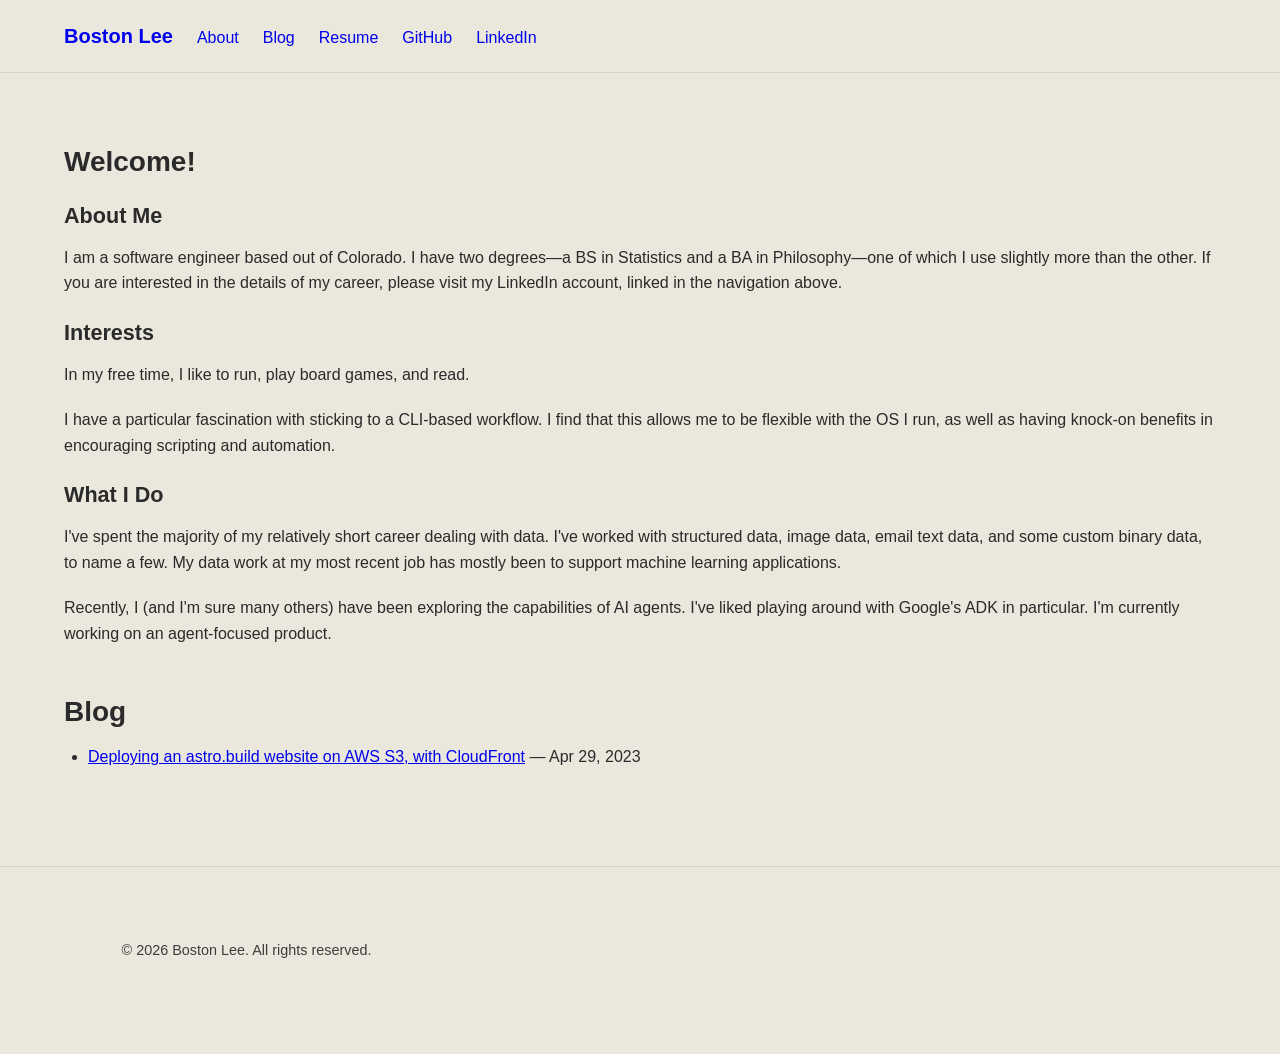
==== commit 1820f712: "Greatly simplified styles and homepage navigation" ====
--- a/index.html
+++ b/index.html
@@ -1,548 +1,58 @@
 <!DOCTYPE html>
-
 <html lang="en">
 <head>
-<meta charset="utf-8"/>
-<meta content="width=device-width, initial-scale=1.0" name="viewport"/>
-<title>Boston Lee</title>
-<style>
-        * {
-            margin: 0;
-            padding: 0;
-            box-sizing: border-box;
-        }
-
-        :root {
-            /* Minimal Palette */
-            --soft-white: #EAE7DC;
-            --warm-white: #F5F3ED;
-            --off-black: #2A2A2A;
-            --charcoal: #3D3D3D;
-            --muted-terracotta: #A8786A;
-            --terracotta-dark: #8B6355;
-            --soft-sage: #A4B0A0;
-            --subtle-border: #D5D2C7;
-        }
-
-        html {
-            scroll-behavior: smooth;
-        }
-
-        body {
-            font-family: -apple-system, BlinkMacSystemFont, 'Segoe UI', Roboto, Oxygen, Ubuntu, Cantarell, sans-serif;
-            line-height: 1.6;
-            color: var(--off-black);
-            background: var(--soft-white);
-        }
-
-        /* ===== SIDEBAR ===== */
-        .sidebar {
-            position: fixed;
-            left: 0;
-            top: 0;
-            width: 250px;
-            height: 100vh;
-            background: var(--soft-white);
-            padding: 40px 20px;
-            overflow-y: auto;
-            border-right: 1px solid var(--subtle-border);
-        }
-
-        .sidebar h1 {
-            color: var(--off-black);
-            margin-bottom: 30px;
-            font-size: 24px;
-            font-weight: 700;
-        }
-
-        .sidebar nav>a,
-        .sidebar nav>details>summary {
-            display: block;
-            color: var(--charcoal);
-            text-decoration: none;
-            padding: 12px 15px;
-            margin-bottom: 8px;
-            border-radius: 5px;
-            transition: all 0.3s;
-            cursor: pointer;
-        }
-
-        .sidebar nav>a:hover,
-        .sidebar nav>details>summary:hover {
-            color: var(--off-black);
-            background: var(--warm-white);
-            padding-left: 20px;
-        }
-
-        .sidebar nav details {
-            margin-bottom: 8px;
-        }
-
-        .sidebar nav details summary {
-            list-style: none;
-        }
-
-        .sidebar nav details summary::-webkit-details-marker {
-            display: none;
-        }
-
-        .sidebar nav details summary::before {
-            content: '▶ ';
-            display: inline-block;
-            transition: transform 0.3s;
-            font-size: 12px;
-            margin-right: 8px;
-        }
-
-        .sidebar nav details[open] summary::before {
-            transform: rotate(90deg);
-        }
-
-        .sidebar nav details .sub-links {
-            padding-left: 15px;
-            margin-top: 8px;
-        }
-
-        .sidebar nav details .sub-links a {
-            display: block;
-            color: var(--charcoal);
-            text-decoration: none;
-            padding: 8px 12px;
-            margin-bottom: 4px;
-            border-radius: 5px;
-            font-size: 14px;
-            transition: all 0.3s;
-        }
-
-        .sidebar nav details .sub-links a:hover {
-            background: var(--warm-white);
-            color: var(--off-black);
-            padding-left: 16px;
-        }
-
-        /* ===== MAIN CONTENT ===== */
-        .content {
-            margin-left: 250px;
-            width: calc(100% - 250px);
-            /* Helps prevent long, unbroken content from expanding the page width */
-            min-width: 0;
-        }
-
-        .section {
-            min-height: 100vh;
-            padding: 80px 60px;
-            background: var(--soft-white);
-        }
-
-        .section h2 {
-            font-size: 36px;
-            margin-bottom: 30px;
-            color: var(--off-black);
-            font-weight: 700;
-        }
-
-        .section h3 {
-            font-size: 24px;
-            margin-top: 30px;
-            margin-bottom: 15px;
-            color: var(--off-black);
-            font-weight: 600;
-        }
-
-        .section p {
-            margin-bottom: 20px;
-            font-size: 18px;
-            max-width: 800px;
-            line-height: 1.7;
-        }
-
-        /* ===== BLOG ARTICLES ===== */
-        article {
-            --article-padding: 30px;
-            background: var(--warm-white);
-            margin-bottom: 30px;
-            border-radius: 8px;
-            border: 1px solid var(--subtle-border);
-            padding: 0;
-        }
-
-        article h4 {
-            font-size: 22px;
-            margin-bottom: 10px;
-            color: var(--off-black);
-            font-weight: 600;
-            padding: var(--article-padding) var(--article-padding) 0;
-        }
-
-        article time {
-            color: var(--charcoal);
-            font-size: 14px;
-            margin-bottom: 15px;
-            display: block;
-            padding: 0 var(--article-padding);
-        }
-
-        article details {
-            margin-top: 15px;
-        }
-
-        article details summary {
-            display: block;
-            width: 100%;
-            max-width: 100%;
-            cursor: pointer;
-            color: var(--muted-terracotta);
-            font-weight: 600;
-            padding: 10px var(--article-padding);
-            list-style: none;
-            user-select: none;
-            margin-top: 10px;
-        }
-
-        article details summary::-webkit-details-marker {
-            display: none;
-        }
-
-        article details summary::after {
-            content: ' ▼';
-            font-size: 10px;
-            margin-left: 5px;
-            display: inline-block;
-            transition: transform 0.3s;
-        }
-
-        article details[open] summary::after {
-            transform: rotate(180deg);
-        }
-
-        article details summary:hover {
-            color: var(--terracotta-dark);
-        }
-
-        article details[open] summary {
-            margin-top: 0;
-            margin-bottom: 20px;
-            padding: var(--article-padding) var(--article-padding) 15px;
-            border-bottom: 1px solid var(--subtle-border);
-            position: sticky;
-            top: 0;
-            background: var(--warm-white);
-            z-index: 10;
-            box-shadow: 0 2px 8px rgba(0, 0, 0, 0.06);
-        }
-
-        article details .full-content {
-            animation: fadeIn 0.3s ease-in;
-            padding: 0 var(--article-padding) var(--article-padding);
-        }
-
-        article .summary-text {
-            margin-bottom: 30px;
-            padding: 0 var(--article-padding);
-        }
-
-        article .summary-text p {
-            margin-bottom: 0;
-        }
-
-        @keyframes fadeIn {
-            from {
-                opacity: 0;
-                transform: translateY(-10px);
-            }
-
-            to {
-                opacity: 1;
-                transform: translateY(0);
-            }
-        }
-
-        article .excerpt {
-            color: var(--off-black);
-            line-height: 1.7;
-        }
-
-        /* ===== SOCIAL LINKS ===== */
-        .social-links {
-            display: flex;
-            gap: 20px;
-            margin-top: 30px;
-            flex-wrap: wrap;
-        }
-
-        .social-links a {
-            display: inline-block;
-            padding: 12px 24px;
-            background: var(--off-black);
-            color: var(--soft-white);
-            text-decoration: none;
-            border-radius: 5px;
-            transition: background 0.3s;
-            font-weight: 500;
-        }
-
-        .social-links a:hover {
-            background: var(--charcoal);
-        }
-
-        /* ===== ADDRESS/CONTACT ===== */
-        address {
-            font-style: normal;
-            margin-top: 20px;
-        }
-
-        address a {
-            color: var(--muted-terracotta);
-            text-decoration: none;
-        }
-
-        address a:hover {
-            color: var(--terracotta-dark);
-            text-decoration: underline;
-        }
-
-        /* ===== CODE BLOCKS ===== */
-        blockquote {
-            margin: 20px 0;
-            padding: 15px 20px;
-            padding-left: 40px;
-            background: var(--warm-white);
-            border-left: 4px solid var(--muted-terracotta);
-        }
-
-        blockquote p {
-            margin-bottom: 10px;
-        }
-
-        blockquote p:last-child {
-            margin-bottom: 0;
-        }
-
-        pre {
-            margin: 20px 0;
-            padding: 20px;
-            background: var(--warm-white);
-            border-left: 4px solid var(--soft-sage);
-            border-radius: 4px;
-            max-width: 100%;
-            overflow-x: auto;
-        }
-
-        code {
-            font-family: 'Courier New', Courier, monospace;
-            font-size: 14px;
-        }
-
-        pre code {
-            background: none;
-            padding: 0;
-        }
-
-        p code,
-        li code {
-            background: var(--warm-white);
-            padding: 2px 6px;
-            border-radius: 3px;
-            font-size: 0.9em;
-            /* Allow long URLs/paths in inline <code> to wrap on mobile */
-            overflow-wrap: anywhere;
-            word-break: break-word;
-        }
-
-        /* ===== LISTS ===== */
-        ol,
-        ul {
-            padding-left: 2em;
-            margin-bottom: 20px;
-        }
-
-        li {
-            margin-bottom: 8px;
-        }
-
-        /* ===== FOOTER ===== */
-        .container {
-            min-height: 100vh;
-        }
-
-        footer {
-            margin-left: 250px;
-            width: calc(100% - 250px);
-            padding: 40px 60px;
-            background: var(--off-black);
-            color: var(--soft-white);
-        }
-
-        footer a {
-            color: var(--muted-terracotta);
-        }
-
-        footer a:hover {
-            color: var(--soft-white);
-        }
-
-        /* ===== BACK TO TOP BUTTON ===== */
-        .back-to-top {
-            display: none;
-        }
-
-        @media (max-width: 600px) {
-            .back-to-top {
-                display: block;
-                position: fixed;
-                bottom: 20px;
-                right: 20px;
-                width: 50px;
-                height: 50px;
-                background: var(--off-black);
-                color: var(--soft-white);
-                text-decoration: none;
-                border-radius: 50%;
-                box-shadow: 0 4px 12px rgba(0, 0, 0, 0.3);
-                display: flex;
-                align-items: center;
-                justify-content: center;
-                font-size: 24px;
-                line-height: 1;
-                z-index: 999;
-                transition: background 0.3s;
-            }
-
-            .back-to-top:hover {
-                background: var(--charcoal);
-            }
-        }
-
-        /* ===== RESPONSIVE ===== */
-        @media (max-width: 768px) {
-            .sidebar {
-                width: 200px;
-            }
-
-            .content {
-                margin-left: 200px;
-                width: calc(100% - 200px);
-            }
-
-            .section {
-                padding: 40px 30px;
-            }
-
-            footer {
-                margin-left: 200px;
-                width: calc(100% - 200px);
-            }
-        }
-
-        @media (max-width: 600px) {
-            .sidebar {
-                position: relative;
-                width: 100%;
-                height: auto;
-                border-right: none;
-                border-bottom: 1px solid var(--subtle-border);
-            }
-
-            .content {
-                margin-left: 0;
-                width: 100%;
-            }
-
-            .section {
-                padding: 30px 20px;
-            }
-
-            .section h2 {
-                font-size: 28px;
-            }
-
-            .section h3 {
-                font-size: 20px;
-            }
-
-            .section p {
-                font-size: 16px;
-                max-width: 100%;
-            }
-
-            article {
-                --article-padding: 20px;
-                margin-bottom: 20px;
-            }
-
-            article h4 {
-                font-size: 18px;
-            }
-
-            .social-links {
-                gap: 15px;
-            }
-
-            footer {
-                margin-left: 0;
-                width: 100%;
-                padding: 30px 20px;
-            }
-        }
-    </style>
+    <meta charset="utf-8">
+    <meta name="viewport" content="width=device-width, initial-scale=1.0">
+    <title>Boston Lee</title>
+    <link rel="stylesheet" href="styles.css">
 </head>
 <body>
-<div class="container">
-<aside class="sidebar" id="top">
-<h1>Boston Lee</h1>
-<nav>
-<a href="#intro">Introduction</a>
-<details>
-<summary>Blog</summary>
-<div class="sub-links">
-<a href="#blog">All Posts</a>
-<a href="blog/20230429_deploying_an_astro_build_website_on_aws_s3_with_cloudfront.html">Website using Astro on AWS S3</a>
-</div>
-</details>
-<a href="#links">Connect</a>
-</nav>
-</aside>
-<main class="content">
-<section class="section" id="intro">
-<h2>Welcome!</h2>
-<p></p>
-<h3>About Me</h3>
-<p>I am a software engineer based out of Colorado.
-                   I have two degrees—a BS in Statistics and a BA in Philosophy—one of which I use slightly more than
-                   the other.
-                   If you are interested in the details of my career, please visit my LinkedIn account,
-                   linked at the bottom of this page.
-                </p>
-<h3>Interests</h3>
-<p>In my free time, I like to run, play board games, and read.</p>
-<p>I have a particular fascination with sticking to a CLI-based workflow.
-                   I find that this allows me to be flexible with the OS I run,
-                   as well as having knock-on benefits in encouraging scripting and automation.
-                </p>
-<h3>What I Do</h3>
-<p>I've spent the majority of my relatively short career dealing with data.
-                   I've worked with structured data, image data, email text data, and some custom binary data,
-                   to name a few.
-                   My data work at my most recent job has mostly been to support machine learning applications.
-                </p>
-<p>Recently, I (and I'm sure many others) have been exploring the capabilities of AI agents.
-                   I've liked playing around with Google's ADK in particular.
-                   I'm currently working on an agent-focused product.
-                </p>
-</section>
-<section class="section" id="blog"><h2>Blog</h2><ul><li><a href="blog/20230429_deploying_an_astro_build_website_on_aws_s3_with_cloudfront.html">Deploying an astro.build website on AWS S3, with CloudFront</a> — Apr 29, 2023</li></ul></section><section class="section" id="links">
-<h3>Links</h3>
-<div class="social-links">
-<a href="https://files.bostonlee.com/resume.pdf" rel="noopener noreferrer" target="_blank">Resume</a>
-<a href="https://github.com/BostonTLee" rel="noopener noreferrer">GitHub</a>
-<a href="https://www.linkedin.com/in/boston-lee/" rel="noopener noreferrer">LinkedIn</a>
-</div>
-</section></main>
-<footer>
-<p>© 2025 Boston Lee. All rights reserved.</p>
-<p><a href="https://jeffhuang.com/designed_to_last/">This page was designed to last.</a></p>
-</footer>
-<a aria-label="Back to top" class="back-to-top" href="#top">↑</a>
-</div>
+    <header>
+        <nav>
+            <a href="index.html" class="site-title">Boston Lee</a>
+            <a href="#intro">About</a>
+            <a href="#blog">Blog</a>
+            <a href="https://files.bostonlee.com/resume.pdf" rel="noopener noreferrer" target="_blank">Resume</a>
+            <a href="https://github.com/BostonTLee" rel="noopener noreferrer" target="_blank">GitHub</a>
+            <a href="https://www.linkedin.com/in/boston-lee/" rel="noopener noreferrer" target="_blank">LinkedIn</a>
+        </nav>
+    </header>
+
+    <main>
+        <section id="intro">
+            <h2>Welcome!</h2>
+
+            <h3>About Me</h3>
+            <p>I am a software engineer based out of Colorado.
+            I have two degrees—a BS in Statistics and a BA in Philosophy—one of which I use slightly more than the other.
+            If you are interested in the details of my career, please visit my LinkedIn account,
+            linked in the navigation above.</p>
+
+            <h3>Interests</h3>
+            <p>In my free time, I like to run, play board games, and read.</p>
+            <p>I have a particular fascination with sticking to a CLI-based workflow.
+            I find that this allows me to be flexible with the OS I run,
+            as well as having knock-on benefits in encouraging scripting and automation.</p>
+
+            <h3>What I Do</h3>
+            <p>I've spent the majority of my relatively short career dealing with data.
+            I've worked with structured data, image data, email text data, and some custom binary data, to name a few.
+            My data work at my most recent job has mostly been to support machine learning applications.</p>
+            <p>Recently, I (and I'm sure many others) have been exploring the capabilities of AI agents.
+            I've liked playing around with Google's ADK in particular.
+            I'm currently working on an agent-focused product.</p>
+        </section>
+
+        <section id="blog">
+            <h2>Blog</h2>
+            <ul>
+                <li><a href="blog/20230429_deploying_an_astro_build_website_on_aws_s3_with_cloudfront.html">Deploying an astro.build website on AWS S3, with CloudFront</a> — Apr 29, 2023</li>
+            </ul>
+        </section>
+    </main>
+
+    <footer>
+        <p>© 2026 Boston Lee. All rights reserved.</p>
+    </footer>
 </body>
 </html>
--- a/styles.css
+++ b/styles.css
@@ -0,0 +1,152 @@
+:root {
+    --bg: #EAE7DC;
+    --bg-card: #F5F3ED;
+    --text: #2A2A2A;
+    --text-light: #3D3D3D;
+    --accent: #A8786A;
+    --border: #D5D2C7;
+}
+
+* {
+    margin: 0;
+    padding: 0;
+    box-sizing: border-box;
+}
+
+body {
+    font-family: -apple-system, BlinkMacSystemFont, 'Segoe UI', Roboto, Oxygen, Ubuntu, Cantarell, sans-serif;
+    line-height: 1.6;
+    color: var(--text);
+    background: var(--bg);
+}
+
+body > header {
+    padding: 1.25rem 5%;
+    border-bottom: 1px solid var(--border);
+}
+
+body > header nav {
+    display: flex;
+    align-items: baseline;
+    gap: 1.5rem;
+    flex-wrap: wrap;
+}
+
+body > header nav a {
+    text-decoration: none;
+    font-weight: 500;
+}
+
+body > header nav .site-title {
+    font-size: 1.25rem;
+    font-weight: 700;
+}
+
+main,
+footer > p {
+    padding: 3rem 5%;
+}
+
+section {
+    margin-bottom: 3rem;
+}
+
+footer {
+    padding: 1.5rem 5%;
+    border-top: 1px solid var(--border);
+    color: var(--text-light);
+    font-size: 0.9rem;
+}
+
+h1,
+h2,
+h3,
+h4 {
+    line-height: 1.2;
+    margin: 1.5rem 0 1rem;
+}
+
+h1 {
+    font-size: 2rem;
+}
+
+h2 {
+    font-size: 1.75rem;
+}
+
+h3 {
+    font-size: 1.35rem;
+}
+
+h4 {
+    font-size: 1.15rem;
+}
+
+p,
+ul,
+ol {
+    margin-bottom: 1.25rem;
+}
+
+ul,
+ol {
+    padding-left: 1.5rem;
+}
+
+li {
+    margin-bottom: 0.5rem;
+}
+
+time {
+    color: var(--text-light);
+    font-size: 0.9rem;
+}
+
+pre {
+    background: var(--bg-card);
+    border-left: 4px solid #A4B0A0;
+    padding: 1rem;
+    overflow-x: auto;
+    margin: 1.25rem 0;
+    border-radius: 4px;
+    max-width: 100%;
+}
+
+code {
+    font-family: 'Courier New', Courier, monospace;
+    font-size: 0.9em;
+}
+
+p code,
+li code {
+    background: var(--bg-card);
+    padding: 0.15rem 0.35rem;
+    border-radius: 3px;
+    overflow-wrap: anywhere;
+}
+
+blockquote {
+    margin: 1.25rem 0;
+    padding: 1rem 1.5rem;
+    border-left: 4px solid var(--accent);
+    background: var(--bg-card);
+}
+
+@media (max-width: 600px) {
+    body > header nav {
+        gap: 1rem;
+    }
+
+    main,
+    footer > p {
+        padding: 2rem 5%;
+    }
+
+    h1 {
+        font-size: 1.75rem;
+    }
+
+    h2 {
+        font-size: 1.5rem;
+    }
+}
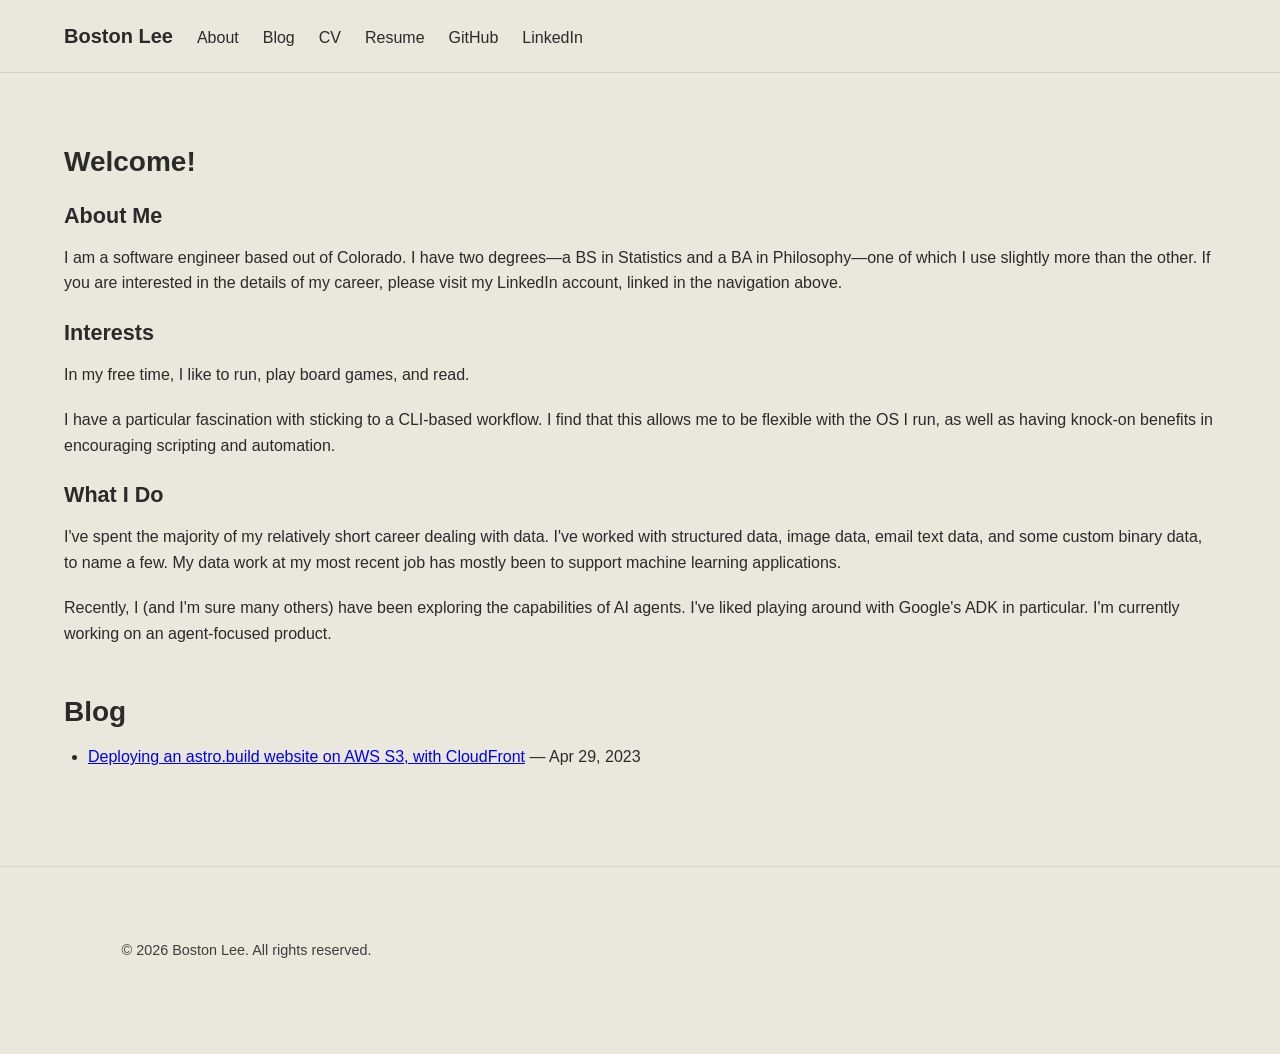
==== commit fb45de18: "Added CV page with header link" ====
--- a/index.html
+++ b/index.html
@@ -12,6 +12,7 @@
             <a href="index.html" class="site-title">Boston Lee</a>
             <a href="#intro">About</a>
             <a href="#blog">Blog</a>
+            <a href="/cv.html" rel="noopener noreferrer" target="_blank">CV</a>
             <a href="https://files.bostonlee.com/resume.pdf" rel="noopener noreferrer" target="_blank">Resume</a>
             <a href="https://github.com/BostonTLee" rel="noopener noreferrer" target="_blank">GitHub</a>
             <a href="https://www.linkedin.com/in/boston-lee/" rel="noopener noreferrer" target="_blank">LinkedIn</a>
@@ -46,7 +47,8 @@
         <section id="blog">
             <h2>Blog</h2>
             <ul>
-                <li><a href="blog/20230429_deploying_an_astro_build_website_on_aws_s3_with_cloudfront.html">Deploying an astro.build website on AWS S3, with CloudFront</a> — Apr 29, 2023</li>
+                <li><a href="blog/20230429_deploying_astro_website_on_aws_s3.html">Deploying an astro.build website on AWS S3, with CloudFront</a> — Apr 29, 2023</li>
+
             </ul>
         </section>
     </main>
--- a/styles.css
+++ b/styles.css
@@ -33,8 +33,13 @@
 }
 
 body > header nav a {
+    color: var(--text);
     text-decoration: none;
     font-weight: 500;
+}
+
+body > header nav a:visited {
+    color: var(--text);
 }
 
 body > header nav .site-title {
